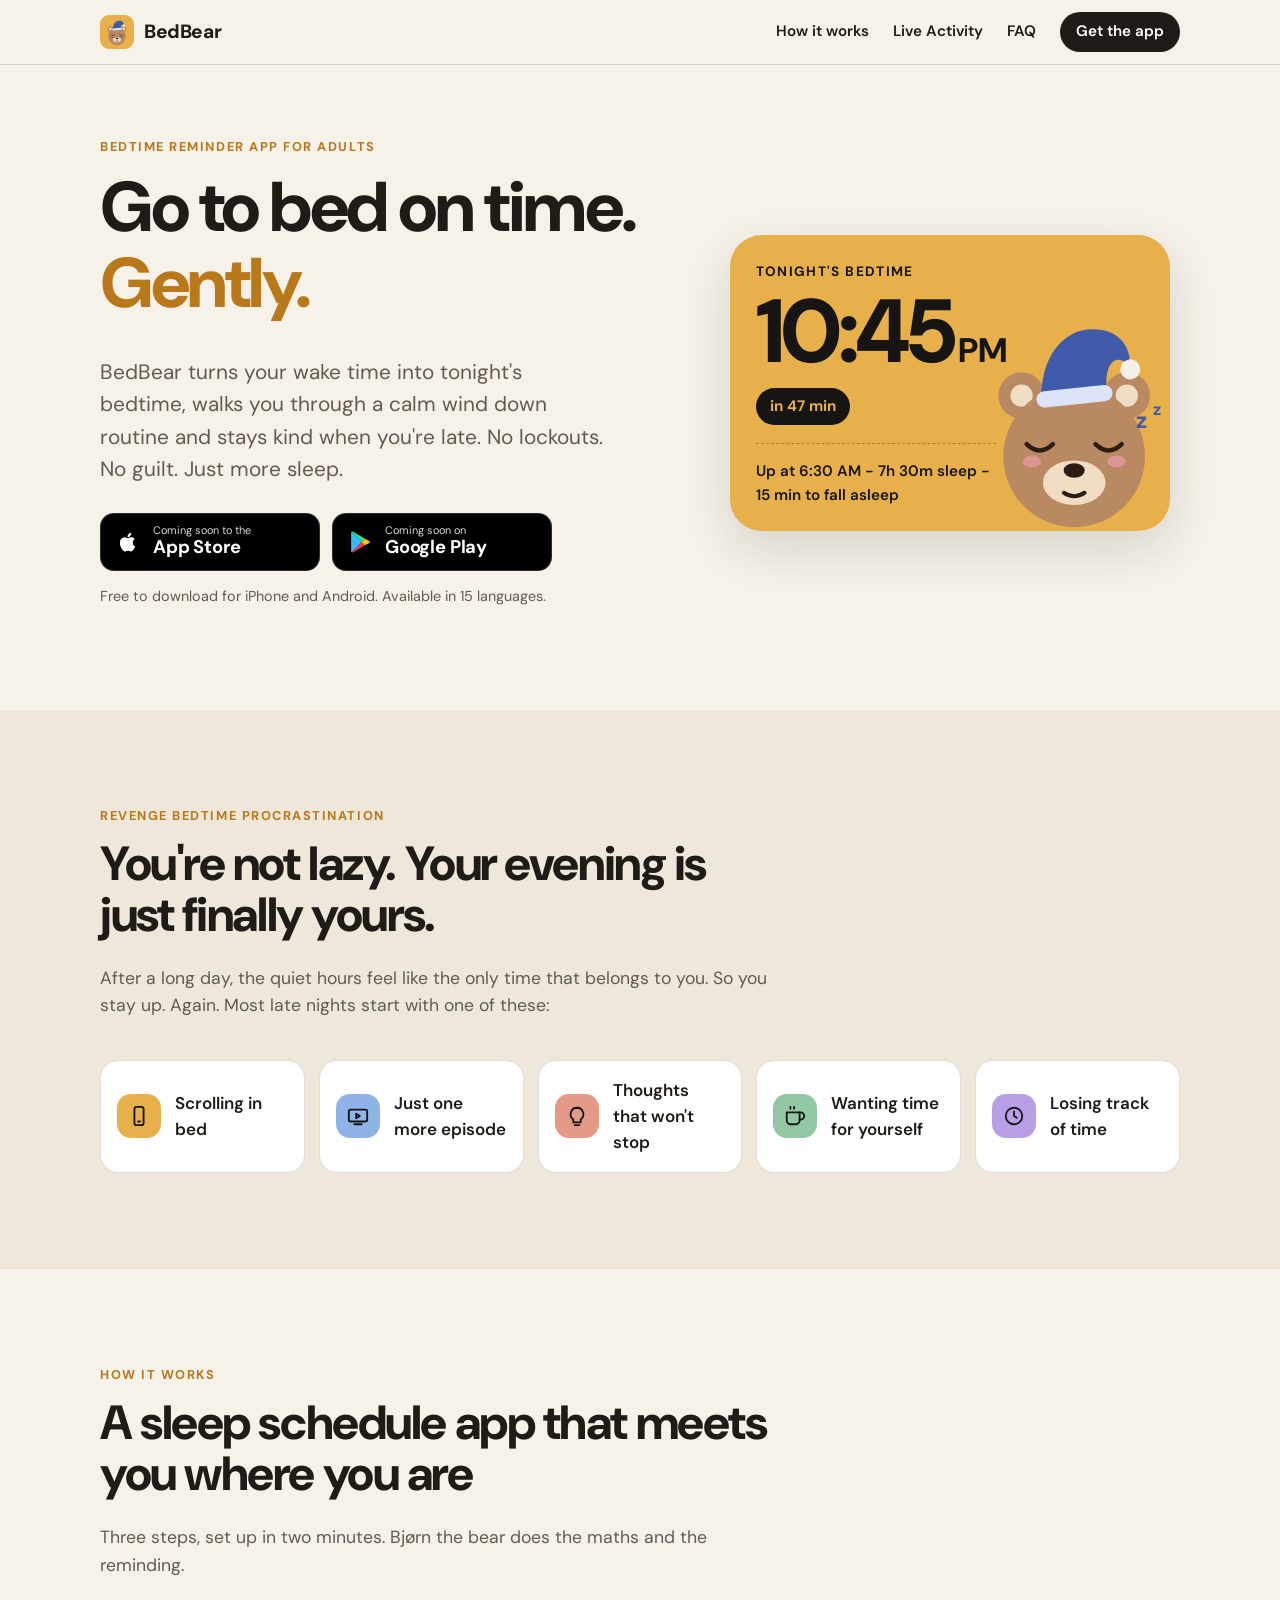
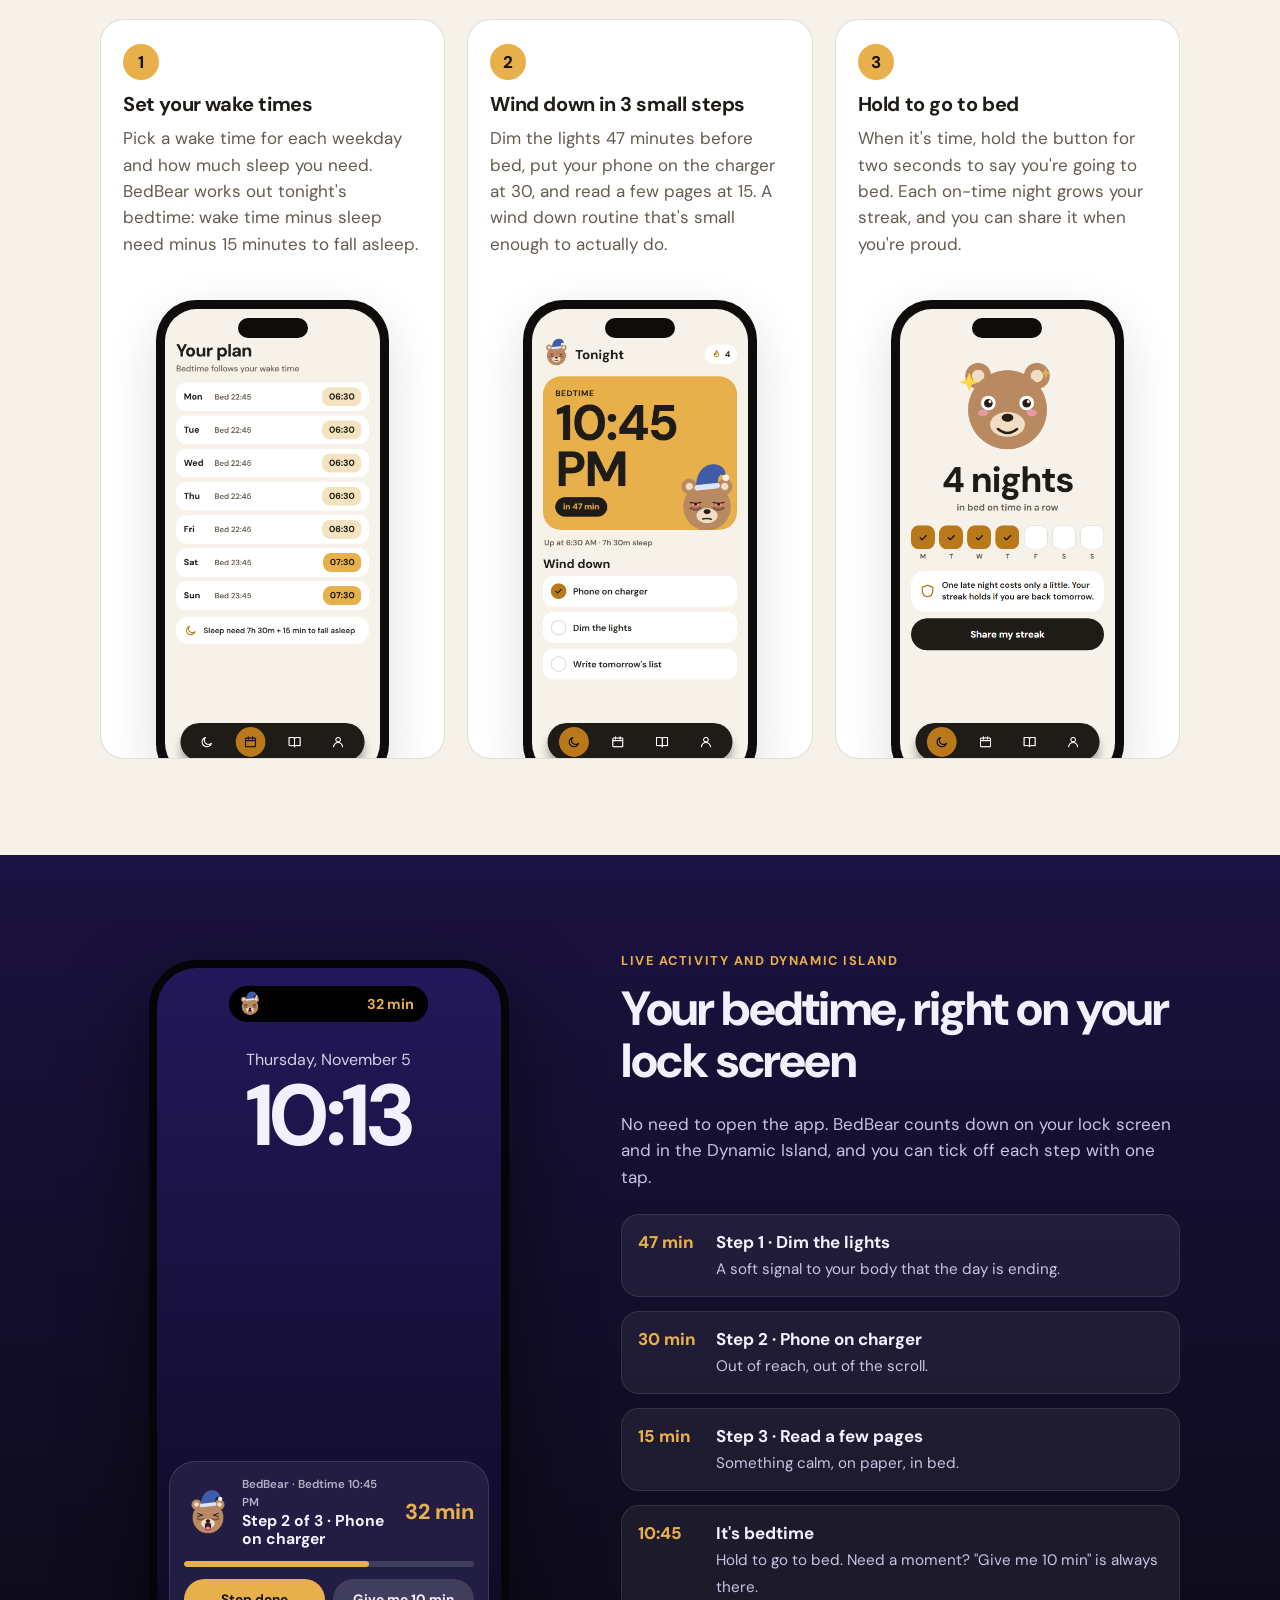
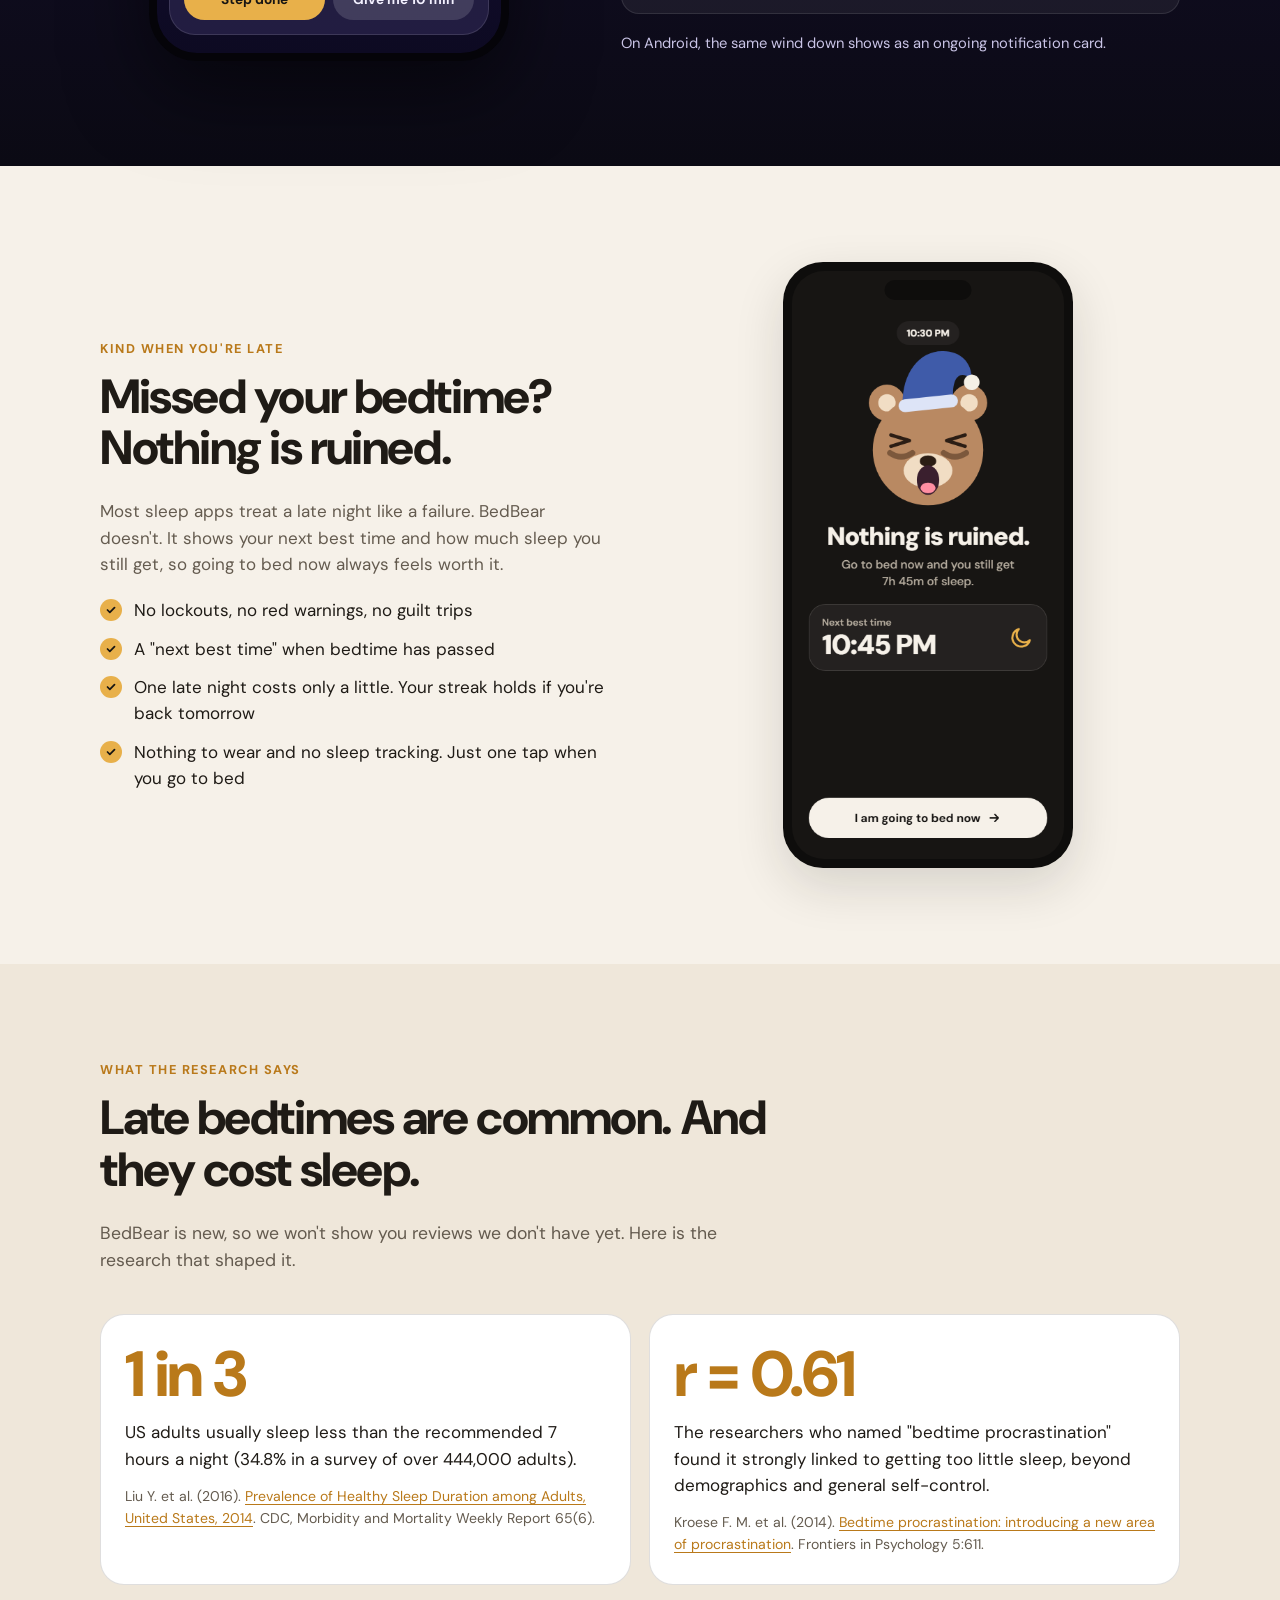
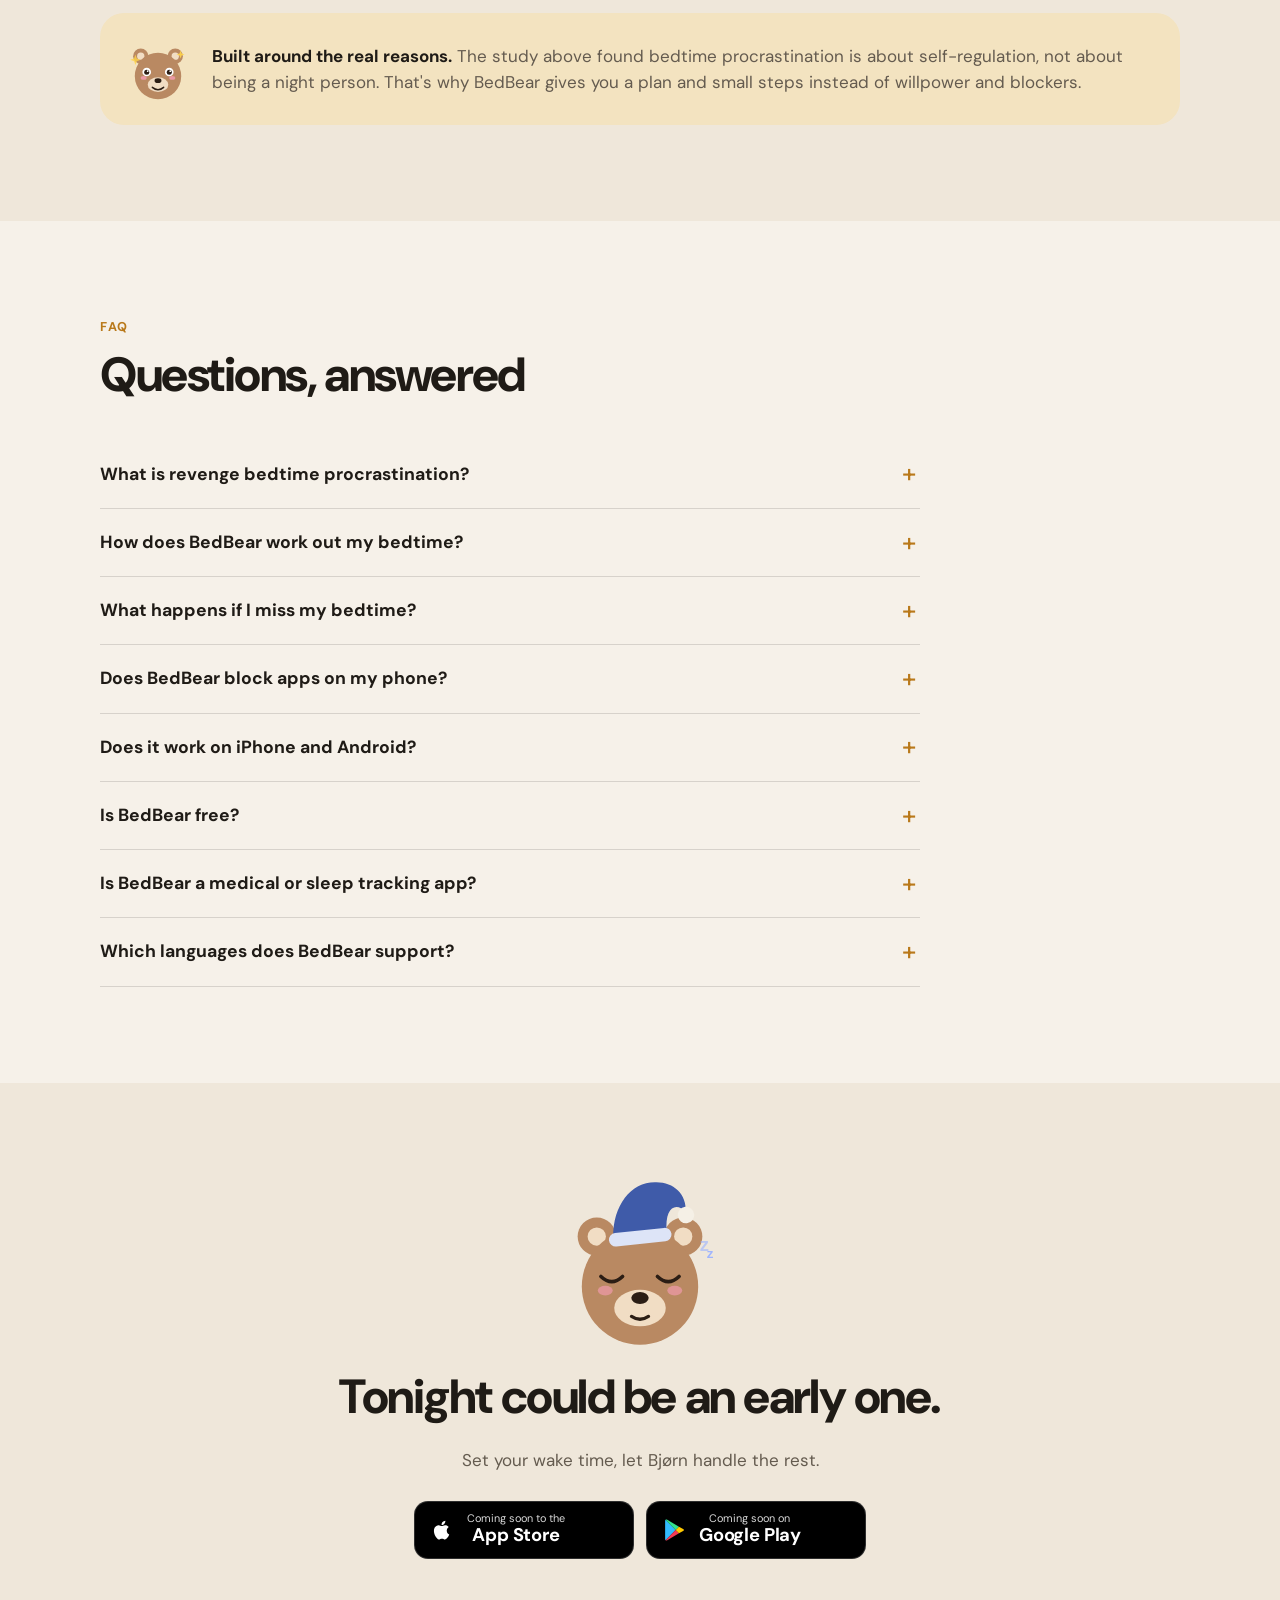
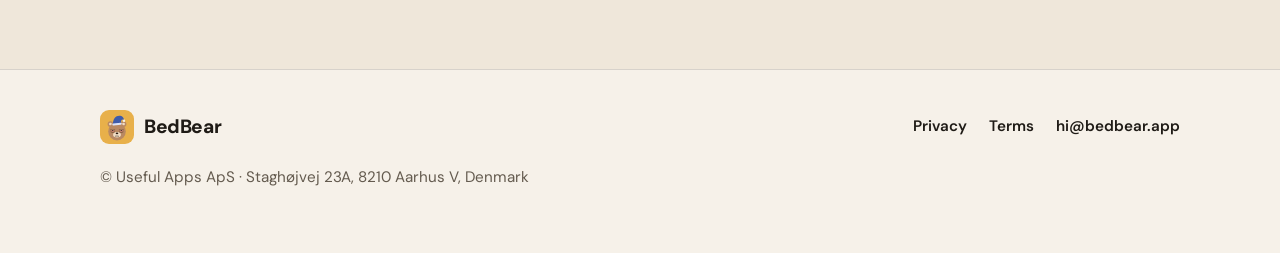
==== index.html @ 1c462569 "BedBear marketing site: landing page, privacy, terms, 404, SEO files Static site for GitHub Pages at" ====
<!doctype html>
<html lang="en" class="no-js">
<head>
<meta charset="utf-8">
<meta name="viewport" content="width=device-width, initial-scale=1">
<title>BedBear: Bedtime Reminder App to Go to Bed on Time</title>
<meta name="description" content="BedBear is a gentle bedtime reminder app for adults who stay up too late. Get a bedtime from your wake time, a 3-step wind down routine and a Live Activity on your lock screen. Stop revenge bedtime procrastination.">
<link rel="canonical" href="https://bedbear.app/">
<meta name="theme-color" content="#F6F1E9" media="(prefers-color-scheme: light)">
<meta name="theme-color" content="#171513" media="(prefers-color-scheme: dark)">
<meta name="color-scheme" content="light dark">
<link rel="icon" href="/favicon.svg" type="image/svg+xml">
<link rel="icon" href="/favicon-32.png" sizes="32x32" type="image/png">
<link rel="apple-touch-icon" href="/apple-touch-icon.png">

<meta property="og:type" content="website">
<meta property="og:site_name" content="BedBear">
<meta property="og:url" content="https://bedbear.app/">
<meta property="og:title" content="BedBear: go to bed on time, gently">
<meta property="og:description" content="A kind bedtime app for adults who stay up too late. Your bedtime from your wake time, a 3-step wind down and a Live Activity on your lock screen.">
<meta property="og:image" content="https://bedbear.app/og-image.png">
<meta property="og:image:width" content="1200">
<meta property="og:image:height" content="630">
<meta property="og:image:alt" content="BedBear: tonight's bedtime 10:45 PM with Bjørn the bear in a nightcap">
<meta name="twitter:card" content="summary_large_image">
<meta name="twitter:title" content="BedBear: go to bed on time, gently">
<meta name="twitter:description" content="A kind bedtime app for adults who stay up too late. Stop revenge bedtime procrastination.">
<meta name="twitter:image" content="https://bedbear.app/og-image.png">

<link rel="preconnect" href="https://fonts.googleapis.com">
<link rel="preconnect" href="https://fonts.gstatic.com" crossorigin>
<link href="https://fonts.googleapis.com/css2?family=DM+Sans:opsz,wght@9..40,400;9..40,500;9..40,600;9..40,700;9..40,800&display=swap" rel="stylesheet">
<link rel="stylesheet" href="/assets/site.css">

<script type="application/ld+json">
{
  "@context": "https://schema.org",
  "@type": "MobileApplication",
  "name": "Go To Bed: BedBear",
  "alternateName": "BedBear",
  "url": "https://bedbear.app/",
  "description": "A gentle bedtime reminder app for adults who go to bed too late. BedBear calculates tonight's bedtime from your wake time and sleep need, guides a 3-step wind down routine, shows a Live Activity on the lock screen and tracks on-time streaks.",
  "operatingSystem": "iOS, Android",
  "applicationCategory": "HealthApplication",
  "inLanguage": ["en","da","de","es","fr","it","nl","pt","sv","nb","fi","pl","cs","ro","tr"],
  "image": "https://bedbear.app/assets/img/app-icon-1024.png",
  "offers": {
    "@type": "Offer",
    "price": "0",
    "priceCurrency": "USD",
    "description": "Free to download. BedBear Pro is an optional subscription."
  },
  "publisher": {
    "@type": "Organization",
    "name": "Useful Apps ApS",
    "email": "hi@bedbear.app",
    "address": {
      "@type": "PostalAddress",
      "streetAddress": "Staghøjvej 23A",
      "postalCode": "8210",
      "addressLocality": "Aarhus V",
      "addressCountry": "DK"
    }
  }
}
</script>
<script type="application/ld+json">
{
  "@context": "https://schema.org",
  "@type": "FAQPage",
  "mainEntity": [
    {"@type": "Question", "name": "What is revenge bedtime procrastination?", "acceptedAnswer": {"@type": "Answer", "text": "It is staying up later than you meant to, with no outside reason, often to win back some time for yourself after a full day. Researchers call it bedtime procrastination. Scrolling, one more episode, racing thoughts and simply losing track of time are the usual reasons."}},
    {"@type": "Question", "name": "How does BedBear work out my bedtime?", "acceptedAnswer": {"@type": "Answer", "text": "You set your wake time for each weekday and how much sleep you need. BedBear subtracts your sleep need and 15 minutes to fall asleep. Up at 6:30 AM with 7h 30m of sleep need gives a bedtime of 10:45 PM."}},
    {"@type": "Question", "name": "What happens if I miss my bedtime?", "acceptedAnswer": {"@type": "Answer", "text": "Nothing is ruined. BedBear never locks you out or shames you. It shows your next best time and how much sleep you still get. One late night costs only a little, and your streak holds if you are back on time the next night."}},
    {"@type": "Question", "name": "Does BedBear block apps on my phone?", "acceptedAnswer": {"@type": "Answer", "text": "No. Hard limits and app blockers are easy to switch off, and they often feel like punishment. BedBear uses a short wind down routine and timely, gentle nudges instead."}},
    {"@type": "Question", "name": "Does it work on iPhone and Android?", "acceptedAnswer": {"@type": "Answer", "text": "Yes. On iPhone, BedBear shows a Live Activity on the lock screen and in the Dynamic Island on supported models. On Android, the same wind down appears as an ongoing notification card."}},
    {"@type": "Question", "name": "Is BedBear free?", "acceptedAnswer": {"@type": "Answer", "text": "BedBear is free to download. BedBear Pro is an optional monthly or yearly subscription, and the yearly plan starts with a 7-day free trial. Payment is handled by the App Store or Google Play, and you can cancel any time in your store settings."}},
    {"@type": "Question", "name": "Is BedBear a medical or sleep tracking app?", "acceptedAnswer": {"@type": "Answer", "text": "No. BedBear helps you build a habit of going to bed on time. It does not diagnose or treat sleep disorders and is not medical advice. If you have ongoing trouble sleeping, talk to a doctor."}},
    {"@type": "Question", "name": "Which languages does BedBear support?", "acceptedAnswer": {"@type": "Answer", "text": "BedBear is available in 15 languages, with English as the default."}}
  ]
}
</script>
</head>
<body>
<a class="skip" href="#main">Skip to content</a>

<header class="site-header">
  <div class="wrap">
    <a class="brand" href="/" aria-label="BedBear home">
      <img src="/assets/img/app-icon.svg" alt="" width="34" height="34">
      BedBear
    </a>
    <nav class="nav" aria-label="Main">
      <a class="nav-link" href="#how-it-works">How it works</a>
      <a class="nav-link" href="#live-activity">Live Activity</a>
      <a class="nav-link" href="#faq">FAQ</a>
      <a class="btn btn-sm nav-cta" href="#download">Get the app</a>
    </nav>
  </div>
</header>

<main id="main">

  <!-- Hero -->
  <section class="hero" aria-labelledby="hero-title">
    <div class="wrap">
      <div>
        <span class="eyebrow">Bedtime reminder app for adults</span>
        <h1 id="hero-title">Go to bed on time. <span class="hl">Gently.</span></h1>
        <p class="lede">BedBear turns your wake time into tonight's bedtime, walks you through a calm wind down routine and stays kind when you're late. No lockouts. No guilt. Just more sleep.</p>
        <div class="badges" id="download-hero">
          <a class="badge" href="#" aria-disabled="true" aria-label="Download on the App Store, coming soon">
            <svg viewBox="0 0 24 24" fill="currentColor" aria-hidden="true"><path d="M16.37 12.6c-.02-2.2 1.8-3.26 1.88-3.31-1.03-1.5-2.62-1.7-3.18-1.73-1.35-.14-2.64.8-3.33.8-.69 0-1.74-.78-2.86-.76-1.47.02-2.83.86-3.59 2.17-1.53 2.66-.39 6.6 1.1 8.75.73 1.05 1.6 2.24 2.73 2.2 1.1-.05 1.51-.71 2.84-.71 1.32 0 1.7.71 2.86.69 1.18-.02 1.93-1.07 2.65-2.13.84-1.22 1.18-2.4 1.2-2.46-.03-.01-2.3-.88-2.32-3.5zM14.2 6.13c.6-.73 1.01-1.75.9-2.76-.87.04-1.92.58-2.54 1.31-.56.64-1.05 1.68-.92 2.67.97.08 1.96-.49 2.56-1.22z"/></svg>
            <span><small>Coming soon to the</small><strong>App Store</strong></span>
          </a>
          <a class="badge" href="#" aria-disabled="true" aria-label="Get it on Google Play, coming soon">
            <svg viewBox="0 0 24 24" aria-hidden="true"><path d="M4.2 2.6c-.25.26-.4.67-.4 1.2v16.4c0 .53.15.94.4 1.2l9.3-9.4z" fill="#32BBFF"/><path d="M16.6 15.1l-3.1-3.1-9.3 9.4c.35.37.92.41 1.57.05z" fill="#F33A55"/><path d="M16.6 8.9L5.77 2.55c-.65-.37-1.22-.32-1.57.05l9.3 9.4z" fill="#33E28C"/><path d="M20.4 11.05l-3.8-2.15-3.1 3.1 3.1 3.1 3.8-2.15c1.08-.62 1.08-1.28 0-1.9z" fill="#FFC900"/></svg>
            <span><small>Coming soon on</small><strong>Google Play</strong></span>
          </a>
        </div>
        <p class="fineprint">Free to download for iPhone and Android. Available in 15 languages.</p>
      </div>

      <div class="hero-visual">
        <div class="bedtime-card" role="img" aria-label="Example: up at 6:30 AM with 7 hours 30 minutes of sleep need gives a bedtime of 10:45 PM">
          <div class="label">Tonight's bedtime</div>
          <div class="time">10:45<span>PM</span></div>
          <span class="pill">in 47 min</span>
          <p class="calc">Up at 6:30 AM − 7h 30m sleep − 15 min to fall asleep</p>
          <svg class="bear breathe" viewBox="0 0 100 100" aria-hidden="true" style="overflow:visible"><circle cx="24" cy="26" r="11.5" fill="#B98962"/><circle cx="76" cy="26" r="11.5" fill="#B98962"/><circle cx="24" cy="26" r="5.5" fill="#F1DDC4"/><circle cx="76" cy="26" r="5.5" fill="#F1DDC4"/><circle cx="50" cy="56" r="35" fill="#B98962"/><ellipse cx="50" cy="69" rx="15.5" ry="11" fill="#F1DDC4"/><ellipse cx="50" cy="63" rx="5.2" ry="3.6" fill="#2B1D14"/><path d="M26.5 50.0 Q33.0 56.2 39.5 50.0" stroke="#2B1D14" stroke-width="2.2" fill="none" stroke-linecap="round"/><path d="M60.5 50.0 Q67.0 56.2 73.5 50.0" stroke="#2B1D14" stroke-width="2.2" fill="none" stroke-linecap="round"/><ellipse cx="29.1" cy="58.5" rx="4.5" ry="2.9" fill="#FF9FC0" opacity=".55"/><ellipse cx="70.9" cy="58.5" rx="4.5" ry="2.9" fill="#FF9FC0" opacity=".55"/><path d="M44.9 74.0 Q50.0 77.4 55.1 74.0" stroke="#2B1D14" stroke-width="2" fill="none" stroke-linecap="round"/><text class="zz" x="80.6" y="42.2" font-size="11" font-weight="800" fill="#3F5BA9" font-family="DM Sans, sans-serif">z</text><text class="zz" style="animation-delay:1.1s" x="89.1" y="35.7" font-size="8" font-weight="800" fill="#3F5BA9" font-family="DM Sans, sans-serif">z</text><g transform="translate(50 25) rotate(-6) scale(0.9)"><path d="M-18 0 C-16 -22 -2 -36 14 -34 C26 -33 34 -24 32 -12 C26 -20 18 -16 18 0 Z" fill="#3F5BA9"/><rect x="-21" y="-3" width="42" height="9" rx="4.5" fill="#DDE4F7"/><circle cx="32" cy="-10" r="5.5" fill="#F5F0E6"/></g></svg>
        </div>
      </div>
    </div>
  </section>

  <!-- Problem -->
  <section class="alt" aria-labelledby="why-title">
    <div class="wrap">
      <div class="section-head reveal">
        <span class="eyebrow">Revenge bedtime procrastination</span>
        <h2 id="why-title">You're not lazy. Your evening is just finally yours.</h2>
        <p>After a long day, the quiet hours feel like the only time that belongs to you. So you stay up. Again. Most late nights start with one of these:</p>
      </div>
      <div class="reasons reveal">
        <div class="reason"><span class="ico" style="background:#E8B04A"><svg viewBox="0 0 24 24" fill="none" stroke="currentColor" stroke-width="2" stroke-linecap="round" stroke-linejoin="round" aria-hidden="true"><rect x="7" y="2" width="10" height="20" rx="2.5"/><path d="M11 18h2"/></svg></span>Scrolling in bed</div>
        <div class="reason"><span class="ico" style="background:#8FB3E8"><svg viewBox="0 0 24 24" fill="none" stroke="currentColor" stroke-width="2" stroke-linecap="round" stroke-linejoin="round" aria-hidden="true"><rect x="2" y="5" width="20" height="13" rx="2"/><path d="M8 21h8M10 9.5v5l4-2.5z"/></svg></span>Just one more episode</div>
        <div class="reason"><span class="ico" style="background:#E39A86"><svg viewBox="0 0 24 24" fill="none" stroke="currentColor" stroke-width="2" stroke-linecap="round" stroke-linejoin="round" aria-hidden="true"><path d="M12 3a7 7 0 0 0-4 12.7V19h8v-3.3A7 7 0 0 0 12 3z"/><path d="M9.5 22h5"/></svg></span>Thoughts that won't stop</div>
        <div class="reason"><span class="ico" style="background:#93C7A3"><svg viewBox="0 0 24 24" fill="none" stroke="currentColor" stroke-width="2" stroke-linecap="round" stroke-linejoin="round" aria-hidden="true"><path d="M17 8h1a4 4 0 0 1 0 8h-1"/><path d="M3 8h14v9a4 4 0 0 1-4 4H7a4 4 0 0 1-4-4z"/><path d="M7 2v2M11 2v2"/></svg></span>Wanting time for yourself</div>
        <div class="reason"><span class="ico" style="background:#B9A0E6"><svg viewBox="0 0 24 24" fill="none" stroke="currentColor" stroke-width="2" stroke-linecap="round" stroke-linejoin="round" aria-hidden="true"><circle cx="12" cy="12" r="9"/><path d="M12 7v5l3 2"/></svg></span>Losing track of time</div>
      </div>
    </div>
  </section>

  <!-- How it works -->
  <section id="how-it-works" aria-labelledby="how-title">
    <div class="wrap">
      <div class="section-head reveal">
        <span class="eyebrow">How it works</span>
        <h2 id="how-title">A sleep schedule app that meets you where you are</h2>
        <p>Three steps, set up in two minutes. Bjørn the bear does the maths and the reminding.</p>
      </div>
      <div class="steps">
        <article class="step reveal">
          <span class="num">1</span>
          <h3>Set your wake times</h3>
          <p>Pick a wake time for each weekday and how much sleep you need. BedBear works out tonight's bedtime: wake time minus sleep need minus 15 minutes to fall asleep.</p>
          <div class="phone"><img src="/assets/screens/plan.png" alt="BedBear plan screen: a wake time and bedtime for each weekday" width="390" height="844" loading="lazy"></div>
        </article>
        <article class="step reveal">
          <span class="num">2</span>
          <h3>Wind down in 3 small steps</h3>
          <p>Dim the lights 47 minutes before bed, put your phone on the charger at 30, and read a few pages at 15. A wind down routine that's small enough to actually do.</p>
          <div class="phone"><img src="/assets/screens/tonight.png" alt="BedBear Tonight screen: bedtime 10:45 PM and the wind down checklist" width="390" height="844" loading="lazy"></div>
        </article>
        <article class="step reveal">
          <span class="num">3</span>
          <h3>Hold to go to bed</h3>
          <p>When it's time, hold the button for two seconds to say you're going to bed. Each on-time night grows your streak, and you can share it when you're proud.</p>
          <div class="phone"><img src="/assets/screens/streak.png" alt="BedBear streak screen: 4 nights in bed on time in a row" width="390" height="844" loading="lazy"></div>
        </article>
      </div>
    </div>
  </section>

  <!-- Live Activity -->
  <section id="live-activity" class="la" aria-labelledby="la-title">
    <div class="wrap la-grid">
      <div class="lock reveal" role="img" aria-label="iPhone lock screen with the BedBear Live Activity: step 2 of 3, phone on charger, 32 minutes to bedtime">
        <div class="island"><img src="/assets/img/bjorn-yawn.svg" alt=""><span>32 min</span></div>
        <div class="date">Thursday, November 5</div>
        <div class="clock">10:13</div>
        <div class="la-card">
          <div class="row">
            <img src="/assets/img/bjorn-yawn.svg" alt="">
            <div>
              <div class="meta">BedBear · Bedtime 10:45 PM</div>
              <div class="title">Step 2 of 3 · Phone on charger</div>
            </div>
            <div class="mins">32 min</div>
          </div>
          <div class="bar"><i></i></div>
          <div class="btns"><span>Step done</span><span>Give me 10 min</span></div>
        </div>
      </div>
      <div class="reveal">
        <span class="eyebrow">Live Activity and Dynamic Island</span>
        <h2 id="la-title">Your bedtime, right on your lock screen</h2>
        <p class="muted" style="color:#C9C4E6">No need to open the app. BedBear counts down on your lock screen and in the Dynamic Island, and you can tick off each step with one tap.</p>
        <ul class="la-list">
          <li><span class="t">47 min</span><div><strong>Step 1 · Dim the lights</strong><span class="d">A soft signal to your body that the day is ending.</span></div></li>
          <li><span class="t">30 min</span><div><strong>Step 2 · Phone on charger</strong><span class="d">Out of reach, out of the scroll.</span></div></li>
          <li><span class="t">15 min</span><div><strong>Step 3 · Read a few pages</strong><span class="d">Something calm, on paper, in bed.</span></div></li>
          <li><span class="t">10:45</span><div><strong>It's bedtime</strong><span class="d">Hold to go to bed. Need a moment? "Give me 10 min" is always there.</span></div></li>
        </ul>
        <p class="note">On Android, the same wind down shows as an ongoing notification card.</p>
      </div>
    </div>
  </section>

  <!-- Gentle late -->
  <section aria-labelledby="late-title">
    <div class="wrap split rev">
      <div class="reveal">
        <div class="phone"><img src="/assets/screens/gentle-late.png" alt="BedBear gentle late night screen: Nothing is ruined. Next best time 10:45 PM" width="390" height="844" loading="lazy"></div>
      </div>
      <div class="reveal">
        <span class="eyebrow">Kind when you're late</span>
        <h2 id="late-title">Missed your bedtime? Nothing is ruined.</h2>
        <p class="muted">Most sleep apps treat a late night like a failure. BedBear doesn't. It shows your next best time and how much sleep you still get, so going to bed now always feels worth it.</p>
        <ul class="checks">
          <li>No lockouts, no red warnings, no guilt trips</li>
          <li>A "next best time" when bedtime has passed</li>
          <li>One late night costs only a little. Your streak holds if you're back tomorrow</li>
          <li>Nothing to wear and no sleep tracking. Just one tap when you go to bed</li>
        </ul>
      </div>
    </div>
  </section>

  <!-- Proof -->
  <section class="alt" aria-labelledby="proof-title">
    <div class="wrap">
      <div class="section-head reveal">
        <span class="eyebrow">What the research says</span>
        <h2 id="proof-title">Late bedtimes are common. And they cost sleep.</h2>
        <p>BedBear is new, so we won't show you reviews we don't have yet. Here is the research that shaped it.</p>
      </div>
      <div class="stats">
        <figure class="stat reveal" style="margin:0">
          <div class="big">1 in 3</div>
          <p>US adults usually sleep less than the recommended 7 hours a night (34.8% in a survey of over 444,000 adults).</p>
          <cite>Liu Y. et al. (2016). <a href="https://www.cdc.gov/mmwr/volumes/65/wr/mm6506a1.htm" rel="noopener">Prevalence of Healthy Sleep Duration among Adults, United States, 2014</a>. CDC, Morbidity and Mortality Weekly Report 65(6).</cite>
        </figure>
        <figure class="stat reveal" style="margin:0">
          <div class="big">r = 0.61</div>
          <p>The researchers who named "bedtime procrastination" found it strongly linked to getting too little sleep, beyond demographics and general self-control.</p>
          <cite>Kroese F. M. et al. (2014). <a href="https://www.frontiersin.org/articles/10.3389/fpsyg.2014.00611/full" rel="noopener">Bedtime procrastination: introducing a new area of procrastination</a>. Frontiers in Psychology 5:611.</cite>
        </figure>
      </div>
      <div class="honest reveal">
        <img src="/assets/img/bjorn-fresh.svg" alt="" width="72" height="72">
        <p><strong>Built around the real reasons.</strong> <span class="muted">The study above found bedtime procrastination is about self-regulation, not about being a night person. That's why BedBear gives you a plan and small steps instead of willpower and blockers.</span></p>
      </div>
    </div>
  </section>

  <!-- FAQ -->
  <section id="faq" aria-labelledby="faq-title">
    <div class="wrap">
      <div class="section-head reveal">
        <span class="eyebrow">FAQ</span>
        <h2 id="faq-title">Questions, answered</h2>
      </div>
      <div class="faq reveal">
        <details>
          <summary>What is revenge bedtime procrastination?</summary>
          <div class="a"><p>It's staying up later than you meant to, with no outside reason, often to win back some time for yourself after a full day. Researchers call it bedtime procrastination. Scrolling, one more episode, racing thoughts and simply losing track of time are the usual reasons.</p></div>
        </details>
        <details>
          <summary>How does BedBear work out my bedtime?</summary>
          <div class="a"><p>You set your wake time for each weekday and how much sleep you need. BedBear subtracts your sleep need and 15 minutes to fall asleep. Up at 6:30 AM with 7h 30m of sleep need gives a bedtime of 10:45 PM.</p></div>
        </details>
        <details>
          <summary>What happens if I miss my bedtime?</summary>
          <div class="a"><p>Nothing is ruined. BedBear never locks you out or shames you. It shows your next best time and how much sleep you still get. One late night costs only a little, and your streak holds if you're back on time the next night.</p></div>
        </details>
        <details>
          <summary>Does BedBear block apps on my phone?</summary>
          <div class="a"><p>No. Hard limits and app blockers are easy to switch off, and they often feel like punishment. BedBear uses a short wind down routine and timely, gentle nudges instead.</p></div>
        </details>
        <details>
          <summary>Does it work on iPhone and Android?</summary>
          <div class="a"><p>Yes. On iPhone, BedBear shows a Live Activity on the lock screen and in the Dynamic Island on supported models. On Android, the same wind down appears as an ongoing notification card.</p></div>
        </details>
        <details>
          <summary>Is BedBear free?</summary>
          <div class="a"><p>BedBear is free to download. BedBear Pro is an optional monthly or yearly subscription, and the yearly plan starts with a 7-day free trial. Payment is handled by the App Store or Google Play, and you can cancel any time in your store settings. See our <a href="/terms.html">terms</a>.</p></div>
        </details>
        <details>
          <summary>Is BedBear a medical or sleep tracking app?</summary>
          <div class="a"><p>No. BedBear helps you build a habit of going to bed on time. It does not diagnose or treat sleep disorders and is not medical advice. If you have ongoing trouble sleeping, talk to a doctor.</p></div>
        </details>
        <details>
          <summary>Which languages does BedBear support?</summary>
          <div class="a"><p>BedBear is available in 15 languages, with English as the default.</p></div>
        </details>
      </div>
    </div>
  </section>

  <!-- Final CTA -->
  <section id="download" class="final alt" aria-labelledby="cta-title">
    <div class="wrap reveal">
      <img class="bear-lg" src="/assets/img/bjorn-sleep.svg" alt="Bjørn the bear asleep in his nightcap" width="180" height="180">
      <h2 id="cta-title">Tonight could be an early one.</h2>
      <p class="muted">Set your wake time, let Bjørn handle the rest.</p>
      <div class="badges">
        <a class="badge" href="#" aria-disabled="true" aria-label="Download on the App Store, coming soon">
          <svg viewBox="0 0 24 24" fill="currentColor" aria-hidden="true"><path d="M16.37 12.6c-.02-2.2 1.8-3.26 1.88-3.31-1.03-1.5-2.62-1.7-3.18-1.73-1.35-.14-2.64.8-3.33.8-.69 0-1.74-.78-2.86-.76-1.47.02-2.83.86-3.59 2.17-1.53 2.66-.39 6.6 1.1 8.75.73 1.05 1.6 2.24 2.73 2.2 1.1-.05 1.51-.71 2.84-.71 1.32 0 1.7.71 2.86.69 1.18-.02 1.93-1.07 2.65-2.13.84-1.22 1.18-2.4 1.2-2.46-.03-.01-2.3-.88-2.32-3.5zM14.2 6.13c.6-.73 1.01-1.75.9-2.76-.87.04-1.92.58-2.54 1.31-.56.64-1.05 1.68-.92 2.67.97.08 1.96-.49 2.56-1.22z"/></svg>
          <span><small>Coming soon to the</small><strong>App Store</strong></span>
        </a>
        <a class="badge" href="#" aria-disabled="true" aria-label="Get it on Google Play, coming soon">
          <svg viewBox="0 0 24 24" aria-hidden="true"><path d="M4.2 2.6c-.25.26-.4.67-.4 1.2v16.4c0 .53.15.94.4 1.2l9.3-9.4z" fill="#32BBFF"/><path d="M16.6 15.1l-3.1-3.1-9.3 9.4c.35.37.92.41 1.57.05z" fill="#F33A55"/><path d="M16.6 8.9L5.77 2.55c-.65-.37-1.22-.32-1.57.05l9.3 9.4z" fill="#33E28C"/><path d="M20.4 11.05l-3.8-2.15-3.1 3.1 3.1 3.1 3.8-2.15c1.08-.62 1.08-1.28 0-1.9z" fill="#FFC900"/></svg>
          <span><small>Coming soon on</small><strong>Google Play</strong></span>
        </a>
      </div>
    </div>
  </section>
</main>

<footer class="site-footer">
  <div class="wrap">
    <a class="brand" href="/"><img src="/assets/img/app-icon.svg" alt="" width="34" height="34">BedBear</a>
    <nav aria-label="Footer">
      <a href="/privacy.html">Privacy</a>
      <a href="/terms.html">Terms</a>
      <a href="mailto:hi@bedbear.app">hi@bedbear.app</a>
    </nav>
    <p class="copy">© Useful Apps ApS · Staghøjvej 23A, 8210 Aarhus V, Denmark</p>
  </div>
</footer>

<script>
  document.documentElement.classList.remove('no-js');
  (function () {
    var els = document.querySelectorAll('.reveal');
    var reduce = window.matchMedia('(prefers-reduced-motion: reduce)').matches;
    if (reduce || !('IntersectionObserver' in window)) { els.forEach(function (e) { e.classList.add('in'); }); return; }
    var io = new IntersectionObserver(function (entries) {
      entries.forEach(function (en) { if (en.isIntersecting) { en.target.classList.add('in'); io.unobserve(en.target); } });
    }, { rootMargin: '0px 0px -8% 0px' });
    els.forEach(function (e) { io.observe(e); });
    document.querySelectorAll('.badge[aria-disabled="true"]').forEach(function (b) {
      b.addEventListener('click', function (ev) { ev.preventDefault(); });
    });
  })();
</script>
</body>
</html>
---- assets/site.css ----
/* BedBear site styles. Tokens from the app (handoff/tokens/tokens.json). */
:root {
  --bg: #F6F1E9;
  --bg-2: #EFE7DA;
  --card: #FFFFFF;
  --ink: #1F1B16;
  --muted: #645B4F;
  --accent: #B9791A;
  --amber: #E8B04A;
  --amber-ink: #1F1B16;
  --cta: #1F1B16;
  --cta-ink: #FFFFFF;
  --line: rgba(31, 27, 22, .14);
  --soft: #F3E3C0;
  --night: #1B1240;
  --night-2: #0B0A14;
  --shadow: 0 18px 50px rgba(31, 27, 22, .14);
  --radius-card: 24px;
  --radius-btn: 30px;
  --maxw: 1120px;
  color-scheme: light;
}
@media (prefers-color-scheme: dark) {
  :root {
    --bg: #171513;
    --bg-2: #1D1A18;
    --card: #242120;
    --ink: #F6F1E9;
    --muted: #B8AFA1;
    --accent: #E8B04A;
    --amber-ink: #171513;
    --cta: #F6F1E9;
    --cta-ink: #171513;
    --line: rgba(246, 241, 233, .14);
    --soft: #34302B;
    --shadow: 0 18px 50px rgba(0, 0, 0, .45);
    color-scheme: dark;
  }
}

*, *::before, *::after { box-sizing: border-box; }
html { -webkit-text-size-adjust: 100%; scroll-behavior: smooth; }
body {
  margin: 0;
  background: var(--bg);
  color: var(--ink);
  font-family: "DM Sans", system-ui, -apple-system, "Segoe UI", Roboto, sans-serif;
  font-size: 17px;
  line-height: 1.55;
  overflow-x: hidden;
}
img, svg { max-width: 100%; display: block; }
a { color: var(--accent); text-underline-offset: 3px; }
a:hover { text-decoration-thickness: 2px; }
:focus-visible { outline: 3px solid var(--amber); outline-offset: 3px; border-radius: 6px; }
h1, h2, h3 { line-height: 1.08; letter-spacing: -.02em; margin: 0 0 .5em; }
h1 { font-size: clamp(2.4rem, 7vw, 4.4rem); font-weight: 800; letter-spacing: -.035em; }
h2 { font-size: clamp(1.9rem, 4.6vw, 3rem); font-weight: 800; letter-spacing: -.03em; }
h3 { font-size: 1.25rem; font-weight: 700; }
p { margin: 0 0 1em; }
.wrap { width: 100%; max-width: var(--maxw); margin: 0 auto; padding: 0 20px; }
.muted { color: var(--muted); }
.eyebrow { font-size: .8rem; font-weight: 700; letter-spacing: .12em; text-transform: uppercase; color: var(--accent); margin-bottom: 12px; display: block; }
.skip { position: absolute; left: -9999px; }
.skip:focus { left: 16px; top: 16px; z-index: 50; background: var(--card); padding: 8px 14px; }

/* Header */
.site-header { position: sticky; top: 0; z-index: 20; background: color-mix(in srgb, var(--bg) 88%, transparent); backdrop-filter: blur(12px); -webkit-backdrop-filter: blur(12px); border-bottom: 1px solid var(--line); }
.site-header .wrap { display: flex; align-items: center; justify-content: space-between; height: 64px; gap: 16px; }
.brand { display: flex; align-items: center; gap: 10px; font-weight: 800; font-size: 1.2rem; color: var(--ink); text-decoration: none; letter-spacing: -.02em; }
.brand img { width: 34px; height: 34px; border-radius: 9px; }
.nav { display: flex; align-items: center; gap: 24px; }
.nav a { color: var(--ink); text-decoration: none; font-weight: 600; font-size: .95rem; }
.nav a:hover { color: var(--accent); }
.nav .nav-link { display: none; }
@media (min-width: 820px) { .nav .nav-link { display: inline; } }

/* Buttons */
.btn { display: inline-flex; align-items: center; gap: 10px; justify-content: center; min-height: 48px; padding: 0 22px; border-radius: var(--radius-btn); background: var(--cta); color: var(--cta-ink); font-weight: 700; text-decoration: none; font-size: 1rem; border: 0; transition: transform .2s ease; }
.btn:hover { transform: translateY(-1px); }
.btn svg { width: 18px; height: 18px; }
.btn-sm { min-height: 40px; padding: 0 16px; font-size: .9rem; }

/* Store badges */
.badges { display: flex; flex-wrap: wrap; gap: 12px; margin: 28px 0 14px; }
.badge { position: relative; display: inline-flex; align-items: center; gap: 12px; min-width: 186px; height: 58px; padding: 0 18px 0 14px; border-radius: 14px; background: #000; color: #fff; text-decoration: none; border: 1px solid rgba(255,255,255,.18); }
.badge svg { width: 26px; height: 26px; flex: none; }
.badge small { display: block; font-size: .68rem; line-height: 1.1; opacity: .85; }
.badge strong { display: block; font-size: 1.15rem; line-height: 1.15; font-weight: 700; letter-spacing: -.01em; }
.badge .soon { position: absolute; top: -9px; right: -6px; background: var(--amber); color: #171513; font-size: .66rem; font-weight: 800; letter-spacing: .04em; text-transform: uppercase; padding: 3px 8px; border-radius: 999px; }
.badge[aria-disabled="true"] { cursor: default; }
.fineprint { font-size: .9rem; color: var(--muted); }

/* Hero */
.hero { padding: 40px 0 56px; }
.hero .wrap { display: grid; gap: 40px; align-items: center; }
.hero h1 .hl { color: var(--accent); }
.hero .lede { font-size: clamp(1.08rem, 2.4vw, 1.3rem); color: var(--muted); max-width: 36ch; }
.hero-visual { position: relative; display: flex; justify-content: center; padding-top: 8px; }
.bedtime-card { position: relative; width: 100%; max-width: 440px; background: var(--amber); color: #171513; border-radius: 32px; padding: 26px 26px 24px; box-shadow: var(--shadow); overflow: visible; }
.bedtime-card .label { font-size: .85rem; font-weight: 700; letter-spacing: .1em; text-transform: uppercase; }
.bedtime-card .time { font-size: clamp(3.6rem, 15vw, 5.6rem); font-weight: 800; letter-spacing: -.05em; line-height: .95; margin: 6px 0 14px; }
.bedtime-card .time span { font-size: .38em; letter-spacing: 0; margin-left: 6px; }
.bedtime-card .pill { display: inline-block; background: #171513; color: var(--amber); font-weight: 700; font-size: .95rem; padding: 7px 14px; border-radius: 999px; }
.bedtime-card .calc { margin: 18px 0 0; padding-top: 16px; border-top: 1px dashed rgba(23,21,19,.3); font-size: .95rem; font-weight: 600; max-width: 62%; }
.bedtime-card .bear { position: absolute; right: -6px; bottom: -14px; width: 46%; max-width: 210px; }
@media (min-width: 900px) {
  .hero { padding: 72px 0 88px; }
  .hero .wrap { grid-template-columns: 1.1fr .9fr; gap: 56px; }
}

/* Sections */
section { padding: 64px 0; }
@media (min-width: 900px) { section { padding: 96px 0; } }
.section-head { max-width: 680px; margin-bottom: 40px; }
.section-head p { color: var(--muted); font-size: 1.1rem; }
.alt { background: var(--bg-2); }

/* Reasons */
.reasons { display: grid; grid-template-columns: repeat(auto-fit, minmax(200px, 1fr)); gap: 14px; }
.reason { display: flex; align-items: center; gap: 14px; background: var(--card); border: 1px solid var(--line); border-radius: 18px; padding: 16px; font-weight: 600; }
.reason .ico { width: 44px; height: 44px; border-radius: 14px; display: grid; place-items: center; flex: none; color: #171513; }
.reason .ico svg { width: 22px; height: 22px; }

/* Steps */
.steps { display: grid; gap: 22px; }
@media (min-width: 900px) { .steps { grid-template-columns: repeat(3, 1fr); } }
.step { background: var(--card); border: 1px solid var(--line); border-radius: var(--radius-card); padding: 24px 22px 0; display: flex; flex-direction: column; overflow: hidden; }
.step .num { width: 36px; height: 36px; border-radius: 50%; background: var(--amber); color: #171513; font-weight: 800; display: grid; place-items: center; margin-bottom: 14px; }
.step p { color: var(--muted); }
.step .phone { margin: auto auto 0; width: 78%; max-width: 250px; transform: translateY(26px); }

/* Phone frame */
.phone { position: relative; border-radius: 40px; padding: 9px; background: #0E0D0C; box-shadow: var(--shadow); }
.phone img { border-radius: 32px; width: 100%; height: auto; aspect-ratio: 390 / 844; }
.phone::before { content: ""; position: absolute; top: 18px; left: 50%; transform: translateX(-50%); width: 30%; height: 20px; border-radius: 20px; background: #0E0D0C; z-index: 1; }

/* Live Activity */
.la { background: linear-gradient(180deg, var(--night) 0%, var(--night-2) 100%); color: #F3F1FF; }
.la .eyebrow { color: var(--amber); }
.la .section-head p { color: #C9C4E6; }
.la-grid { display: grid; gap: 40px; align-items: center; }
@media (min-width: 900px) { .la-grid { grid-template-columns: .9fr 1.1fr; gap: 64px; } }
.lock { position: relative; margin: 0 auto; width: 100%; max-width: 360px; aspect-ratio: 390 / 760; border-radius: 48px; background: linear-gradient(180deg, #23185A 0%, #0D0A22 100%); border: 8px solid #050409; padding: 18px 12px; display: flex; flex-direction: column; align-items: center; box-shadow: 0 30px 80px rgba(0,0,0,.5); }
.island { display: flex; align-items: center; justify-content: space-between; width: 62%; height: 36px; background: #000; border-radius: 22px; padding: 0 14px 0 8px; }
.island img { width: 26px; height: 26px; }
.island span { color: var(--amber); font-weight: 700; font-size: .9rem; }
.lock .date { margin-top: 26px; font-size: 1rem; opacity: .85; }
.lock .clock { font-size: clamp(4rem, 20vw, 5.4rem); font-weight: 700; letter-spacing: -.04em; line-height: 1; }
.la-card { margin-top: auto; width: 100%; background: rgba(40, 34, 72, .82); border: 1px solid rgba(255,255,255,.12); border-radius: 26px; padding: 14px 14px 14px; text-align: left; }
.la-card .row { display: flex; gap: 10px; align-items: center; }
.la-card .row img { width: 48px; height: 48px; flex: none; }
.la-card .meta { font-size: .72rem; opacity: .7; font-weight: 600; }
.la-card .title { font-weight: 700; font-size: .98rem; line-height: 1.2; }
.la-card .mins { margin-left: auto; color: var(--amber); font-weight: 800; font-size: 1.35rem; white-space: nowrap; }
.la-card .bar { height: 6px; border-radius: 6px; background: rgba(255,255,255,.14); margin: 12px 0; overflow: hidden; }
.la-card .bar i { display: block; height: 100%; width: 64%; background: var(--amber); border-radius: 6px; }
.la-card .btns { display: flex; gap: 8px; }
.la-card .btns span { flex: 1; text-align: center; font-weight: 700; font-size: .85rem; padding: 10px 6px; border-radius: 999px; background: rgba(255,255,255,.14); }
.la-card .btns span:first-child { background: var(--amber); color: #171513; }
.la-list { list-style: none; padding: 0; margin: 24px 0 0; display: grid; gap: 14px; }
.la-list li { display: flex; gap: 14px; align-items: flex-start; background: rgba(255,255,255,.06); border: 1px solid rgba(255,255,255,.1); border-radius: 18px; padding: 14px 16px; }
.la-list .t { color: var(--amber); font-weight: 800; min-width: 64px; }
.la-list strong { display: block; }
.la-list span.d { color: #C9C4E6; font-size: .95rem; }
.la .note { color: #C9C4E6; font-size: .92rem; margin-top: 18px; }

/* Split feature */
.split { display: grid; gap: 40px; align-items: center; }
.split .phone { max-width: 290px; margin: 0 auto; }
@media (min-width: 900px) { .split { grid-template-columns: 1fr 1fr; gap: 72px; } .split.rev > :first-child { order: 2; } }
.checks { list-style: none; padding: 0; margin: 20px 0 0; display: grid; gap: 12px; }
.checks li { display: flex; gap: 12px; align-items: flex-start; }
.checks li::before { content: ""; flex: none; width: 22px; height: 22px; margin-top: 2px; border-radius: 50%; background: var(--amber) url("data:image/svg+xml,%3Csvg xmlns='http://www.w3.org/2000/svg' viewBox='0 0 24 24' fill='none' stroke='%23171513' stroke-width='3' stroke-linecap='round' stroke-linejoin='round'%3E%3Cpath d='M6 12l4 4 8-8'/%3E%3C/svg%3E") center/14px no-repeat; }

/* Proof */
.stats { display: grid; gap: 18px; }
@media (min-width: 820px) { .stats { grid-template-columns: repeat(2, 1fr); } }
.stat { background: var(--card); border: 1px solid var(--line); border-radius: var(--radius-card); padding: 28px 24px; }
.stat .big { font-size: clamp(2.8rem, 9vw, 4rem); font-weight: 800; letter-spacing: -.04em; line-height: 1; color: var(--accent); margin-bottom: 12px; }
.stat p { margin-bottom: 14px; }
.stat cite { font-style: normal; font-size: .88rem; color: var(--muted); display: block; }
.honest { margin-top: 28px; display: flex; gap: 18px; align-items: center; background: var(--soft); border-radius: var(--radius-card); padding: 20px 22px; }
.honest img { width: 72px; height: 72px; flex: none; }
.honest p { margin: 0; }

/* FAQ */
.faq { max-width: 820px; }
.faq details { border-bottom: 1px solid var(--line); }
.faq summary { list-style: none; cursor: pointer; padding: 20px 40px 20px 0; position: relative; font-weight: 700; font-size: 1.1rem; }
.faq summary::-webkit-details-marker { display: none; }
.faq summary::after { content: "+"; position: absolute; right: 4px; top: 50%; transform: translateY(-50%); font-size: 1.6rem; font-weight: 500; color: var(--accent); transition: transform .2s ease; }
.faq details[open] summary::after { transform: translateY(-50%) rotate(45deg); }
.faq .a { padding: 0 0 20px; color: var(--muted); }
.faq .a p:last-child { margin: 0; }

/* Final CTA */
.final { text-align: center; }
.final .bear-lg { width: 180px; margin: 0 auto 12px; }
.final .badges { justify-content: center; }

/* Footer */
.site-footer { border-top: 1px solid var(--line); padding: 40px 0 48px; font-size: .95rem; }
.site-footer .wrap { display: grid; gap: 22px; }
@media (min-width: 820px) { .site-footer .wrap { grid-template-columns: 1fr auto; align-items: center; } }
.site-footer nav { display: flex; flex-wrap: wrap; gap: 10px 22px; }
.site-footer nav a { color: var(--ink); text-decoration: none; font-weight: 600; }
.site-footer nav a:hover { color: var(--accent); }
.site-footer .copy { color: var(--muted); grid-column: 1 / -1; }

/* Legal pages */
.legal { padding: 48px 0 72px; }
.legal .wrap { max-width: 780px; }
.legal h1 { font-size: clamp(2.2rem, 6vw, 3.2rem); }
.legal h2 { font-size: 1.45rem; margin-top: 2em; letter-spacing: -.015em; }
.legal h3 { font-size: 1.1rem; margin-top: 1.4em; }
.legal ul { padding-left: 1.2em; }
.legal li { margin-bottom: .4em; }
.legal .meta { color: var(--muted); }
.table-wrap { overflow-x: auto; margin: 1em 0 1.4em; border: 1px solid var(--line); border-radius: 16px; }
.legal table { border-collapse: collapse; width: 100%; font-size: .93rem; min-width: 560px; }
.legal th, .legal td { text-align: left; vertical-align: top; padding: 12px 14px; border-bottom: 1px solid var(--line); }
.legal th { background: var(--bg-2); font-weight: 700; }
.legal tr:last-child td { border-bottom: 0; }
.toc { background: var(--card); border: 1px solid var(--line); border-radius: 18px; padding: 18px 22px; margin: 24px 0; }
.toc ol { margin: 8px 0 0; padding-left: 1.2em; columns: 2 220px; }

/* Motion: calm, one-time reveals; mascot breathes slowly. */
.reveal { opacity: 0; transform: translateY(14px); transition: opacity .6s ease, transform .6s ease; }
.reveal.in { opacity: 1; transform: none; }
.no-js .reveal { opacity: 1; transform: none; }
@keyframes breathe { 0%, 100% { transform: scale(1); } 50% { transform: scale(1.035); } }
@keyframes blink { 0%, 90%, 100% { transform: scaleY(1); } 94% { transform: scaleY(.12); } }
@keyframes zz { 0% { opacity: 0; transform: translate(0, 6px); } 30% { opacity: 1; } 100% { opacity: 0; transform: translate(8px, -14px); } }
.breathe { transform-origin: 50% 90%; animation: breathe 4.2s ease-in-out infinite; }
.zz { animation: zz 3.2s ease-in-out infinite; }
@media (prefers-reduced-motion: reduce) {
  html { scroll-behavior: auto; }
  .reveal { opacity: 1; transform: none; transition: none; }
  .breathe, .zz { animation: none; }
  .btn:hover { transform: none; }
}

/* Fixes after visual review */
.nav a.nav-cta, .nav a.nav-cta:hover { color: var(--cta-ink); }
.badges .badge { flex: 1 1 160px; max-width: 220px; min-width: 0; }
@media (max-width: 420px) {
  .badge { padding: 0 12px; gap: 10px; height: 56px; }
  .badge strong { font-size: 1.02rem; }
  .badge small { font-size: .64rem; }
}
@media (max-width: 899px) {
  .step .phone { width: 64%; }
  .lock { aspect-ratio: auto; min-height: 520px; }
  .lock .la-card { margin-top: 140px; }
}
@media (max-width: 560px) {
  .honest { flex-direction: column; align-items: flex-start; }
}
@media (max-width: 899px) { .split .phone { max-width: 250px; } }
.legal table { min-width: 0; }
@media (max-width: 560px) { .legal th, .legal td { padding: 10px 9px; font-size: .86rem; hyphens: auto; -webkit-hyphens: auto; } }
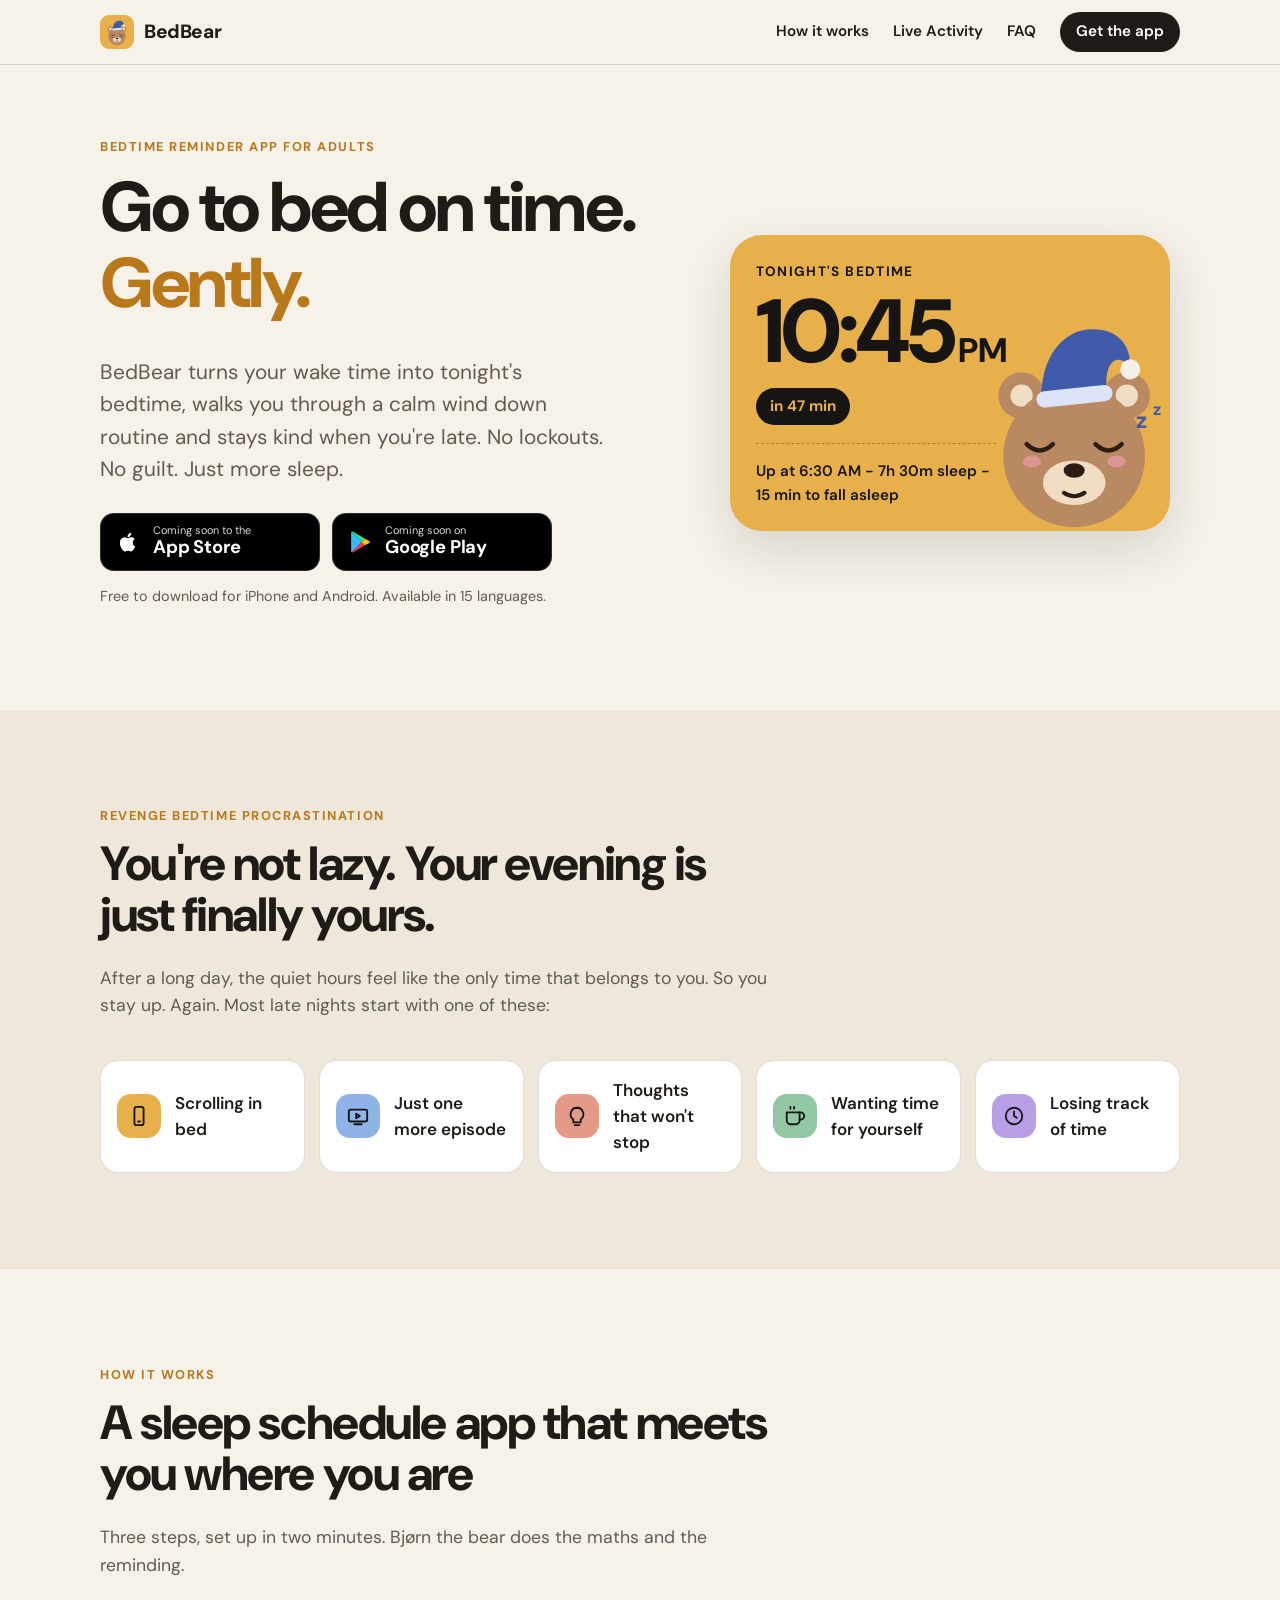
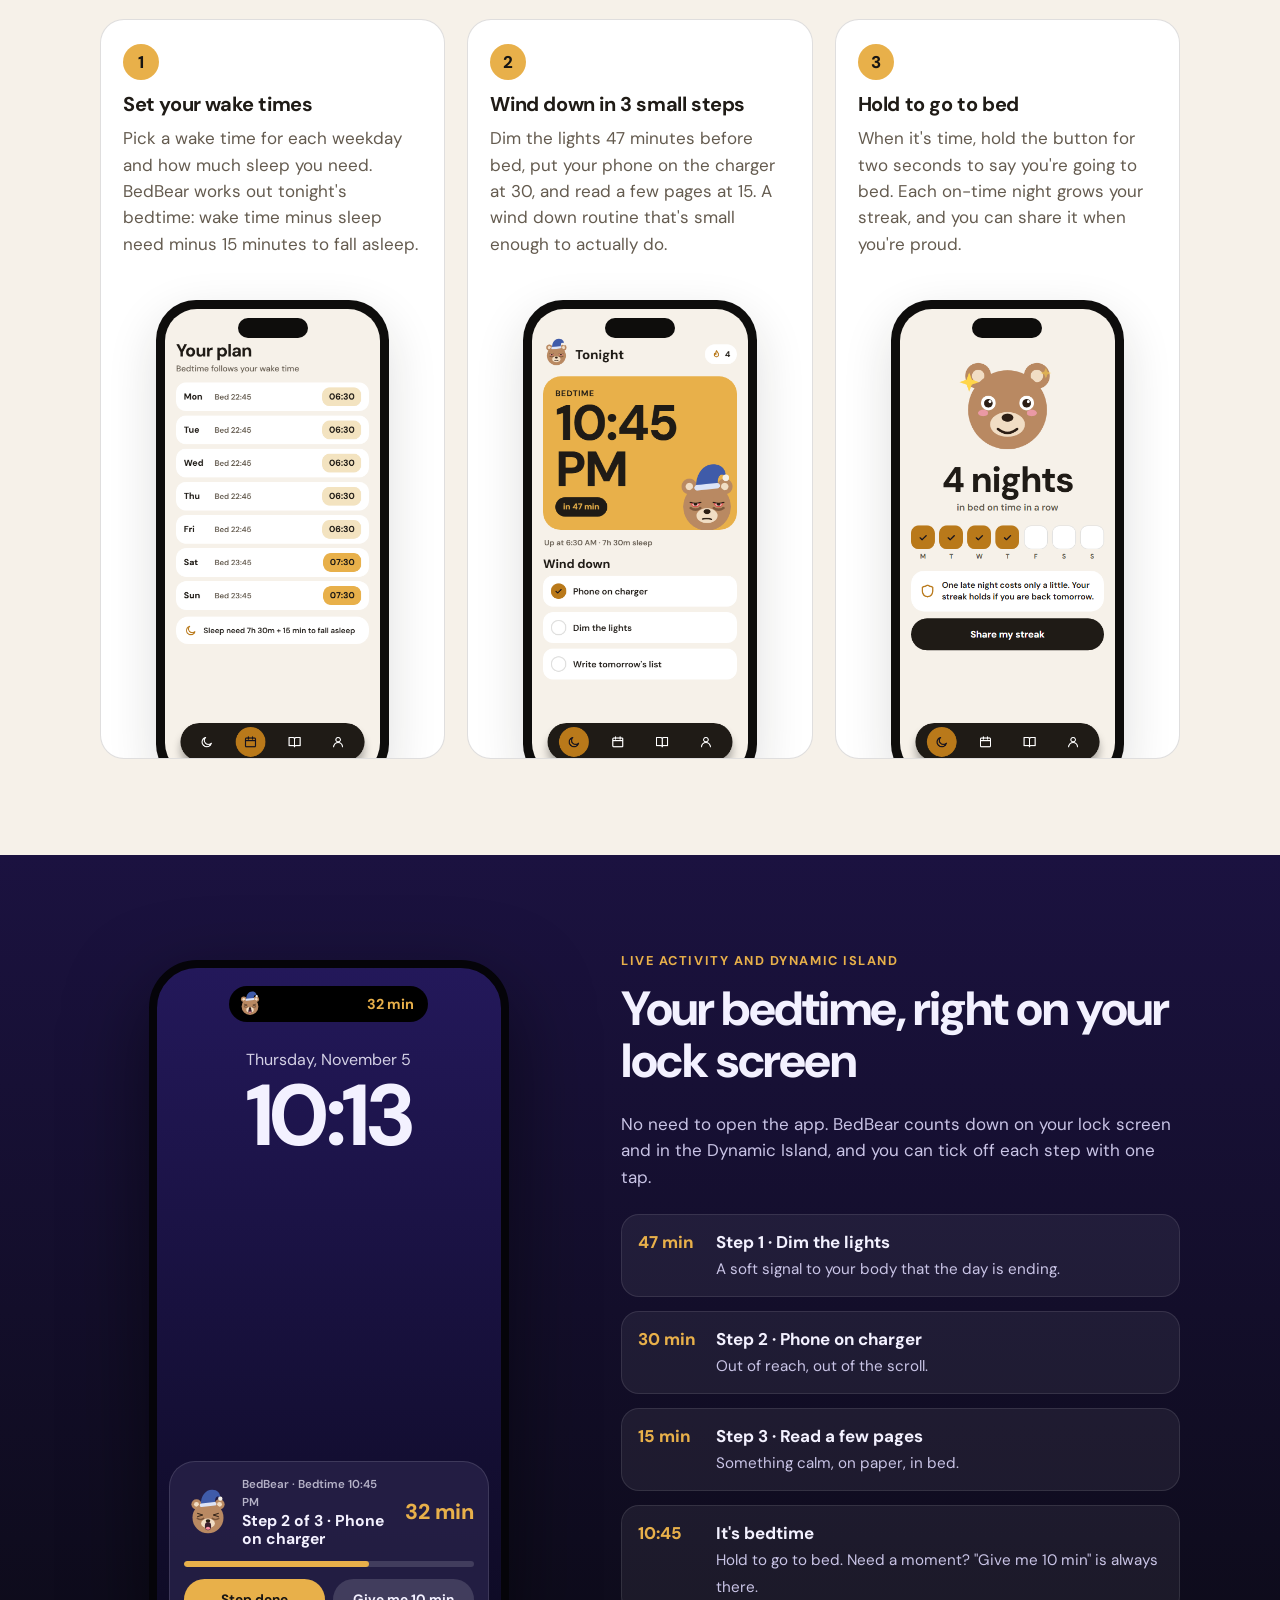
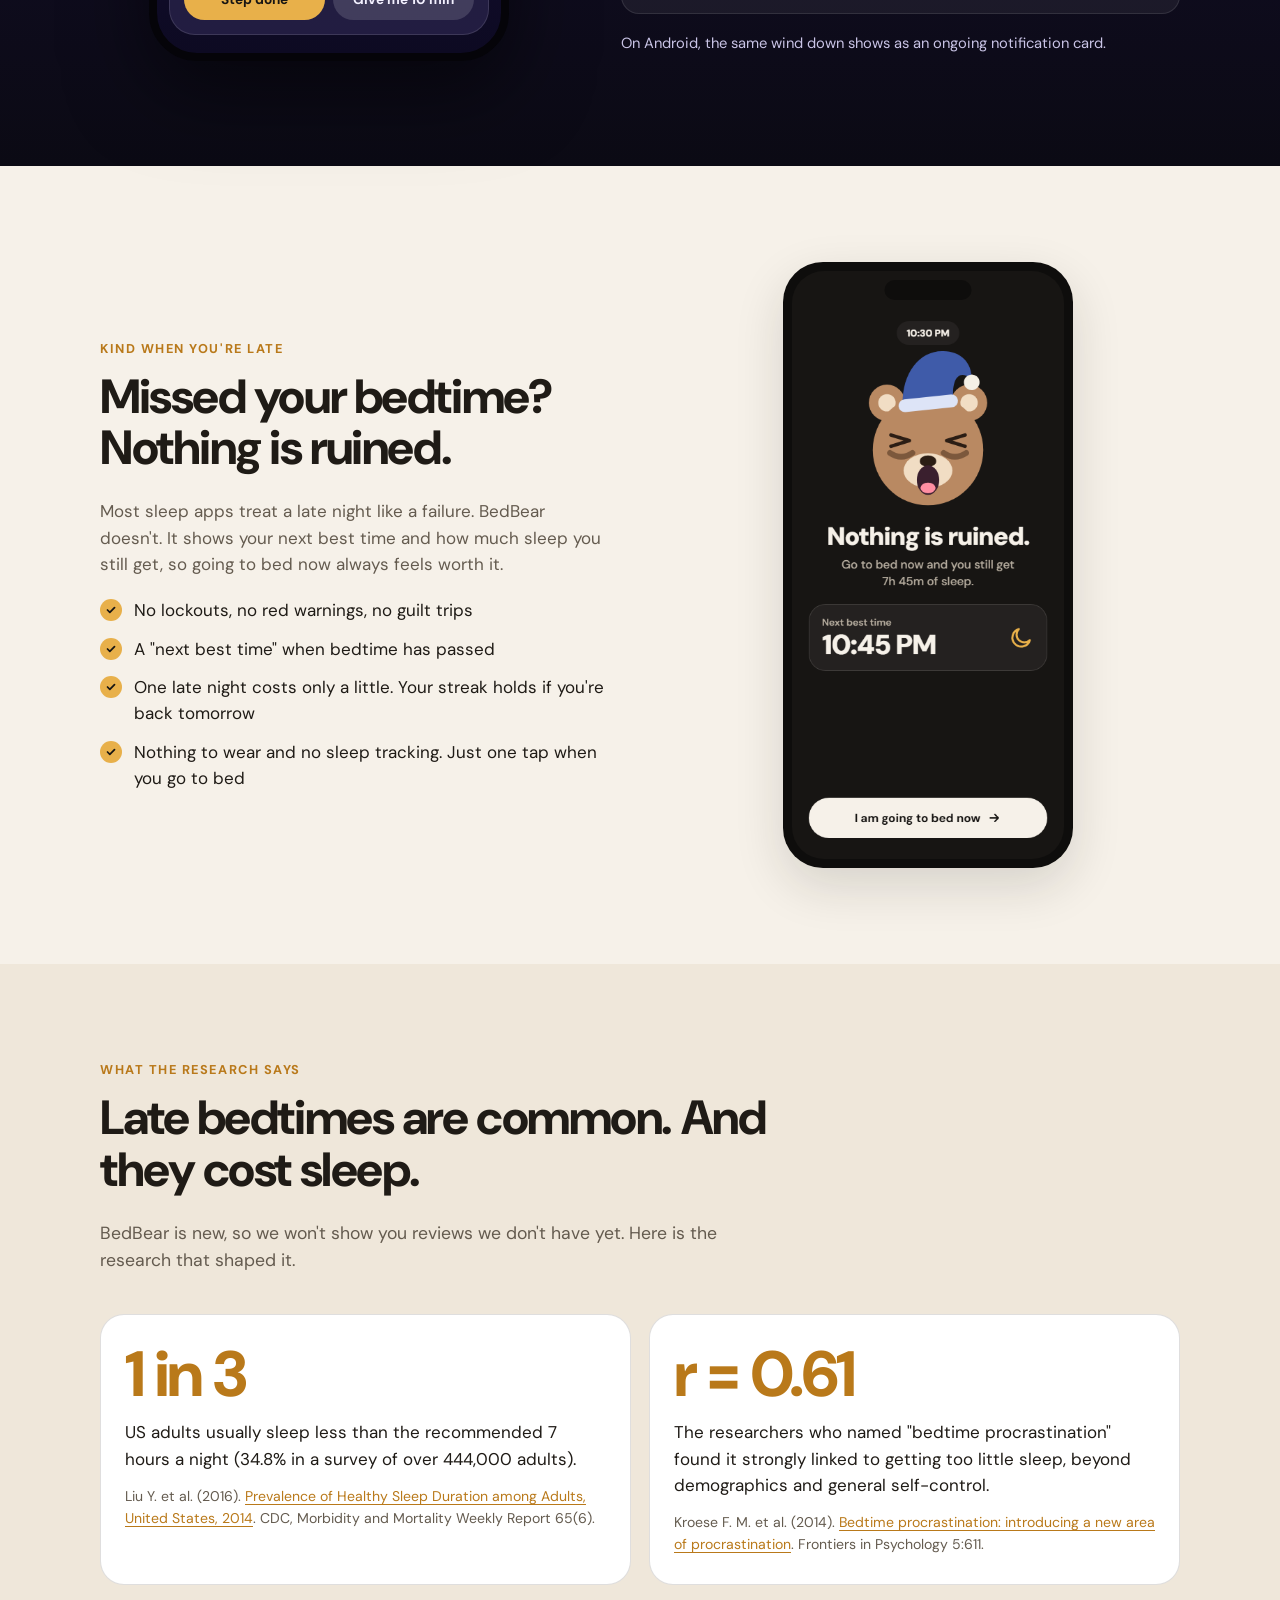
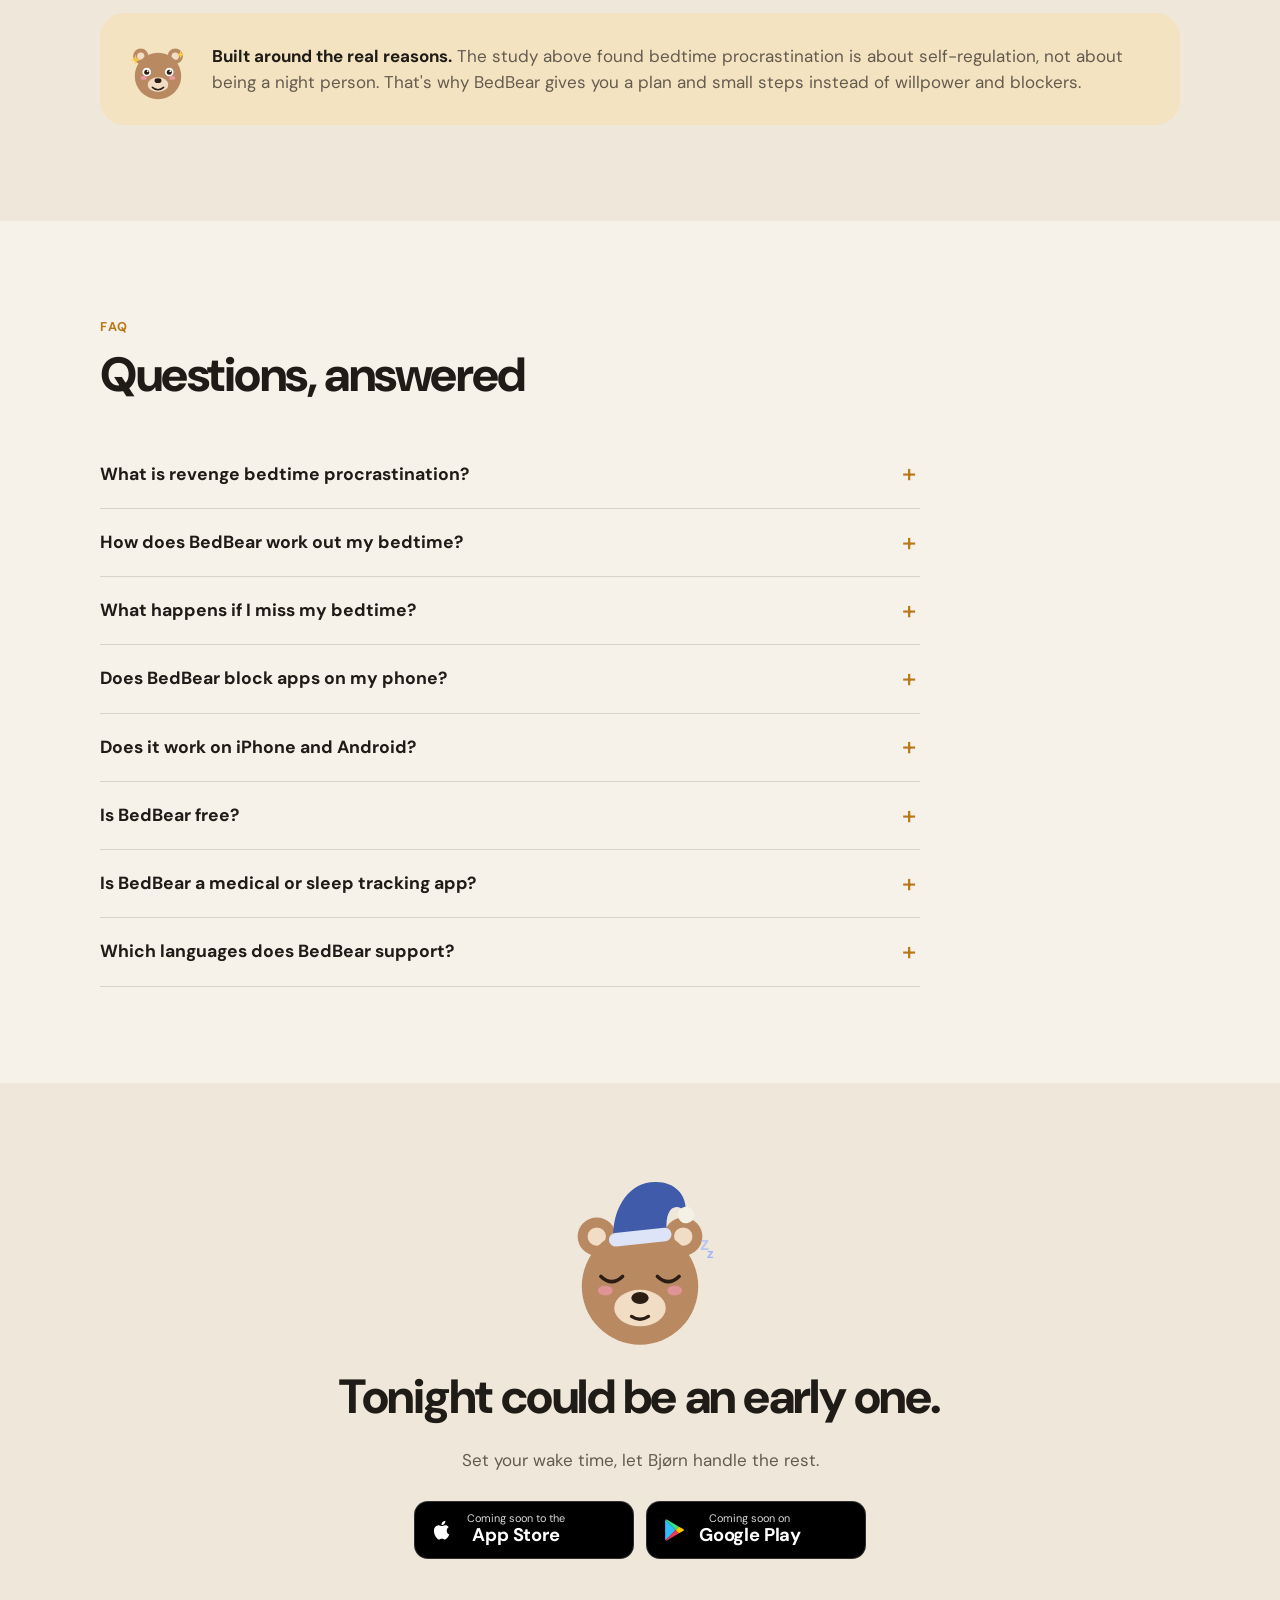
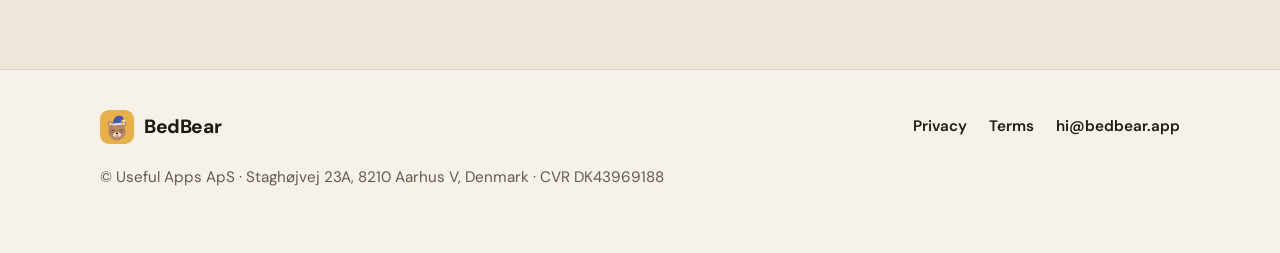
==== commit fad5ab01: "Add CVR DK43969188 to legal pages, footers and structured data Co-Authored-By: Claude Opus 5.5 <nore" ====
--- a/index.html
+++ b/index.html
@@ -336,7 +336,7 @@
       <a href="/terms.html">Terms</a>
       <a href="mailto:hi@bedbear.app">hi@bedbear.app</a>
     </nav>
-    <p class="copy">© Useful Apps ApS · Staghøjvej 23A, 8210 Aarhus V, Denmark</p>
+    <p class="copy">© Useful Apps ApS · Staghøjvej 23A, 8210 Aarhus V, Denmark · CVR DK43969188</p>
   </div>
 </footer>
 
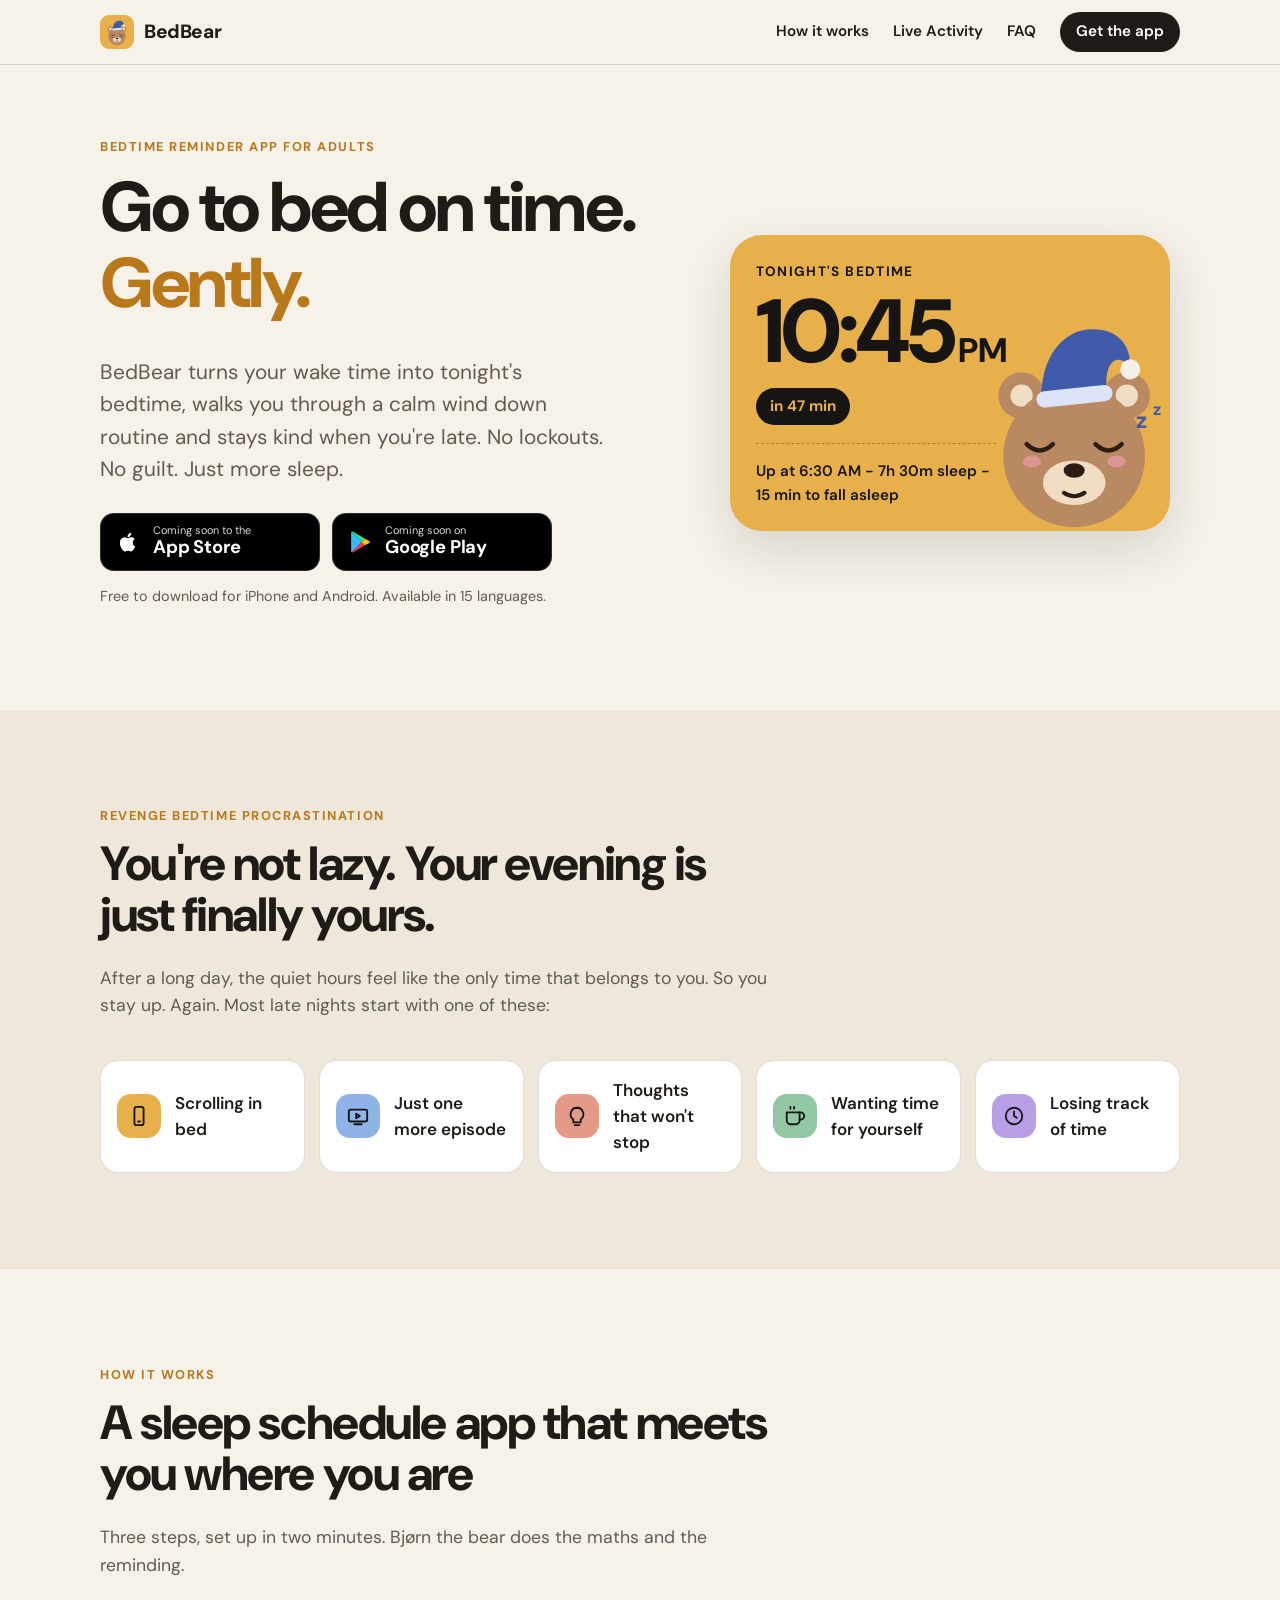
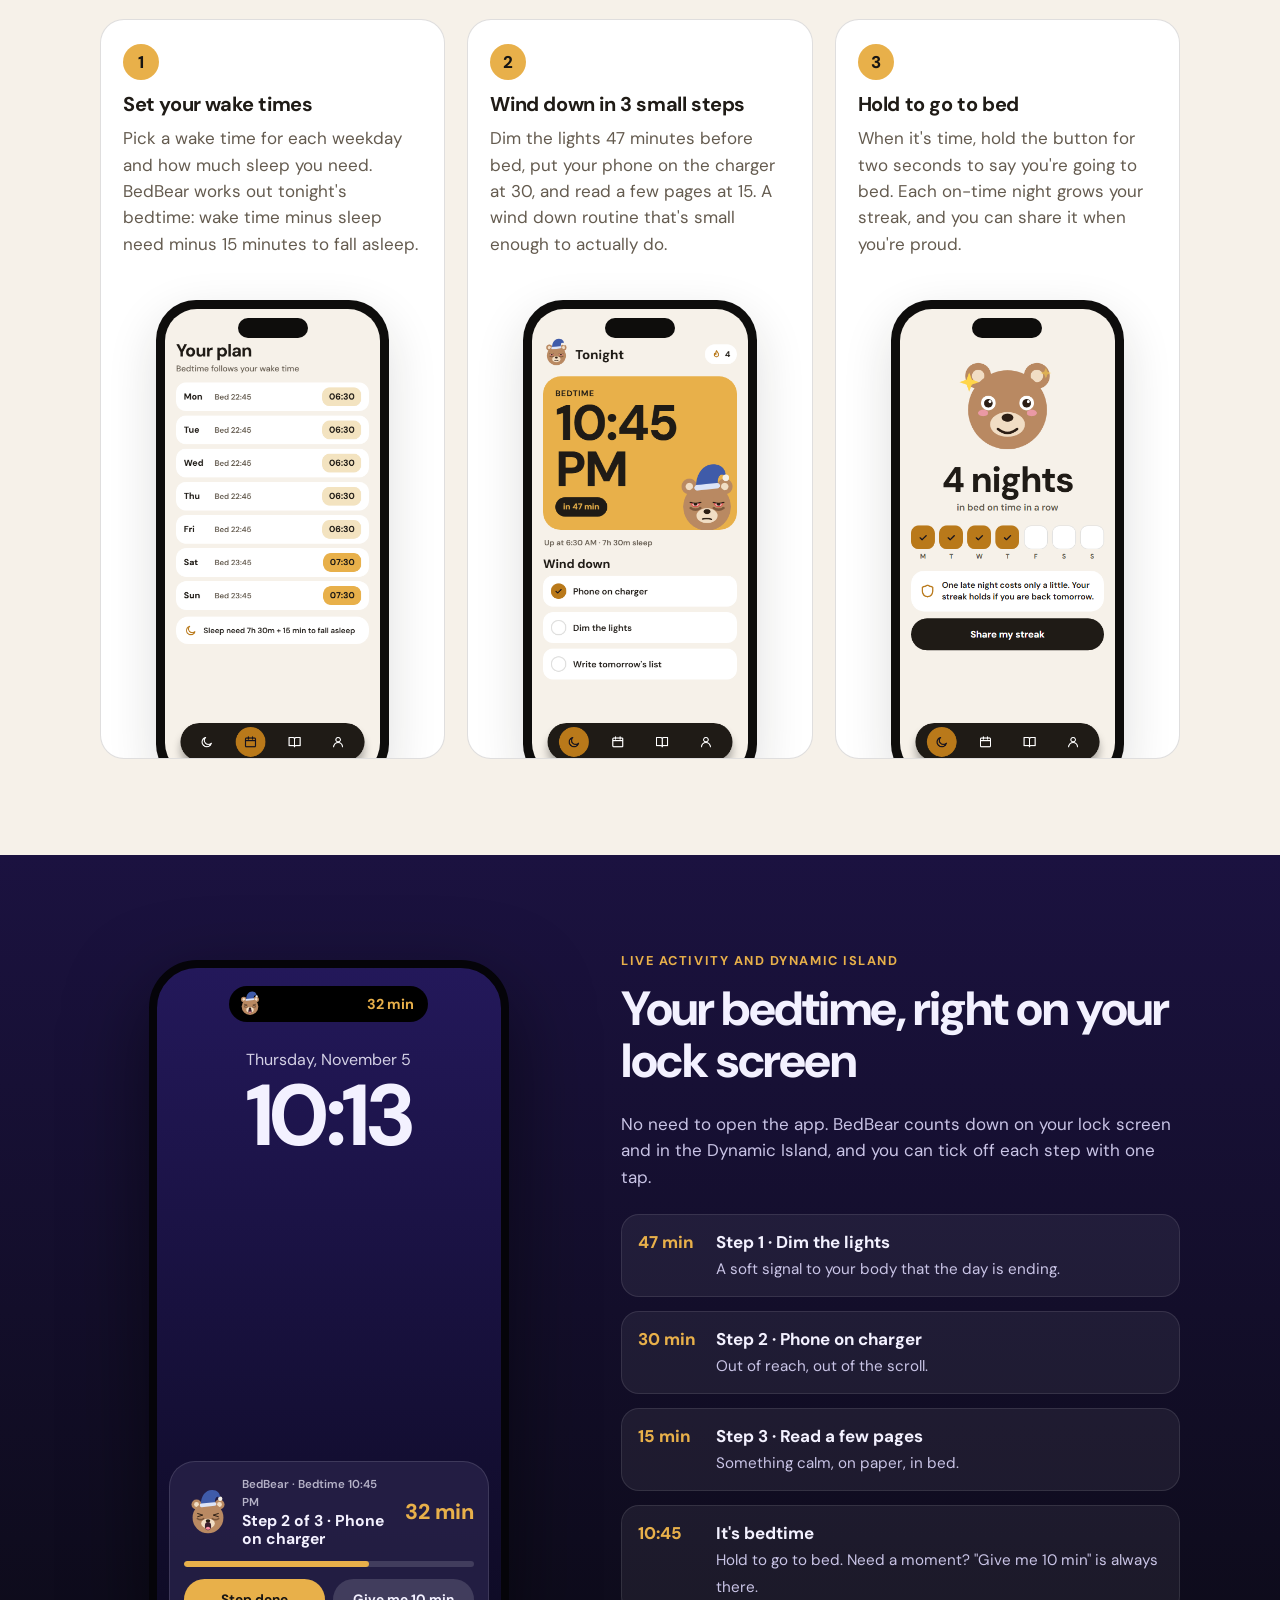
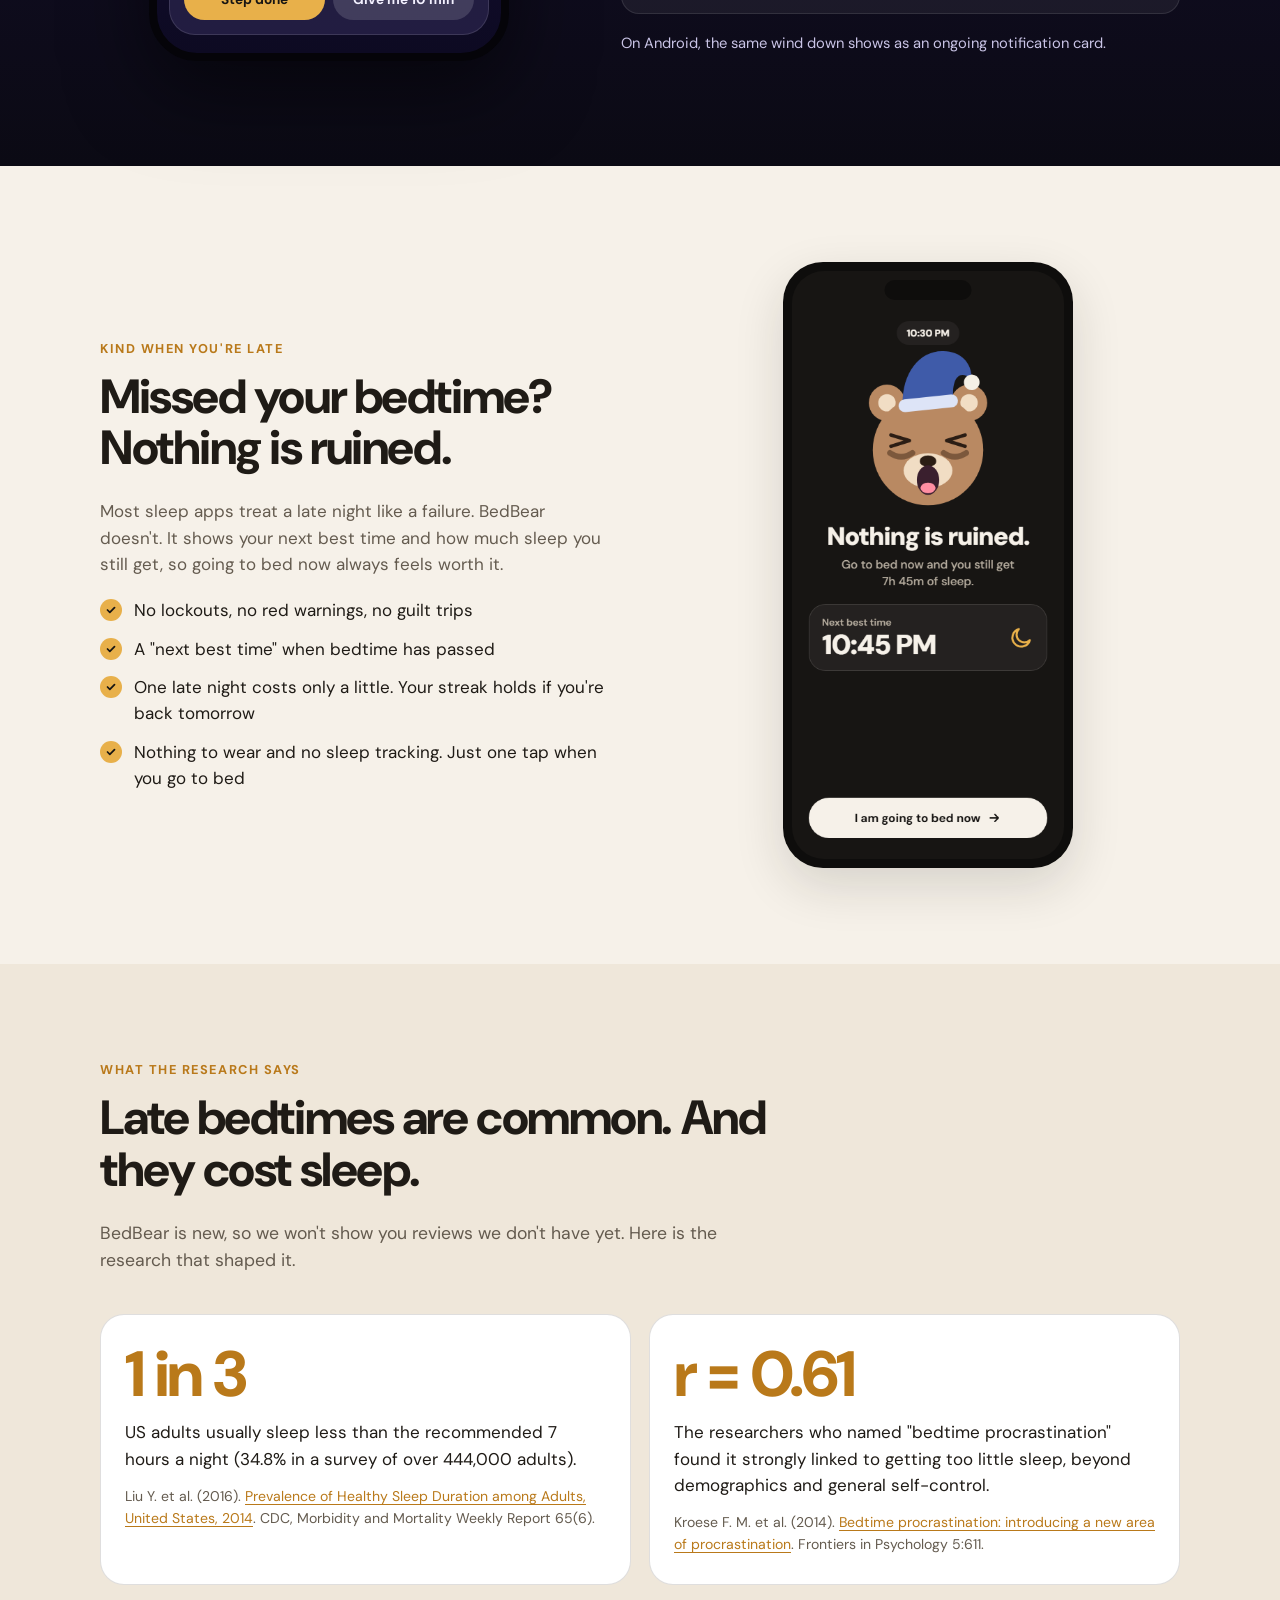
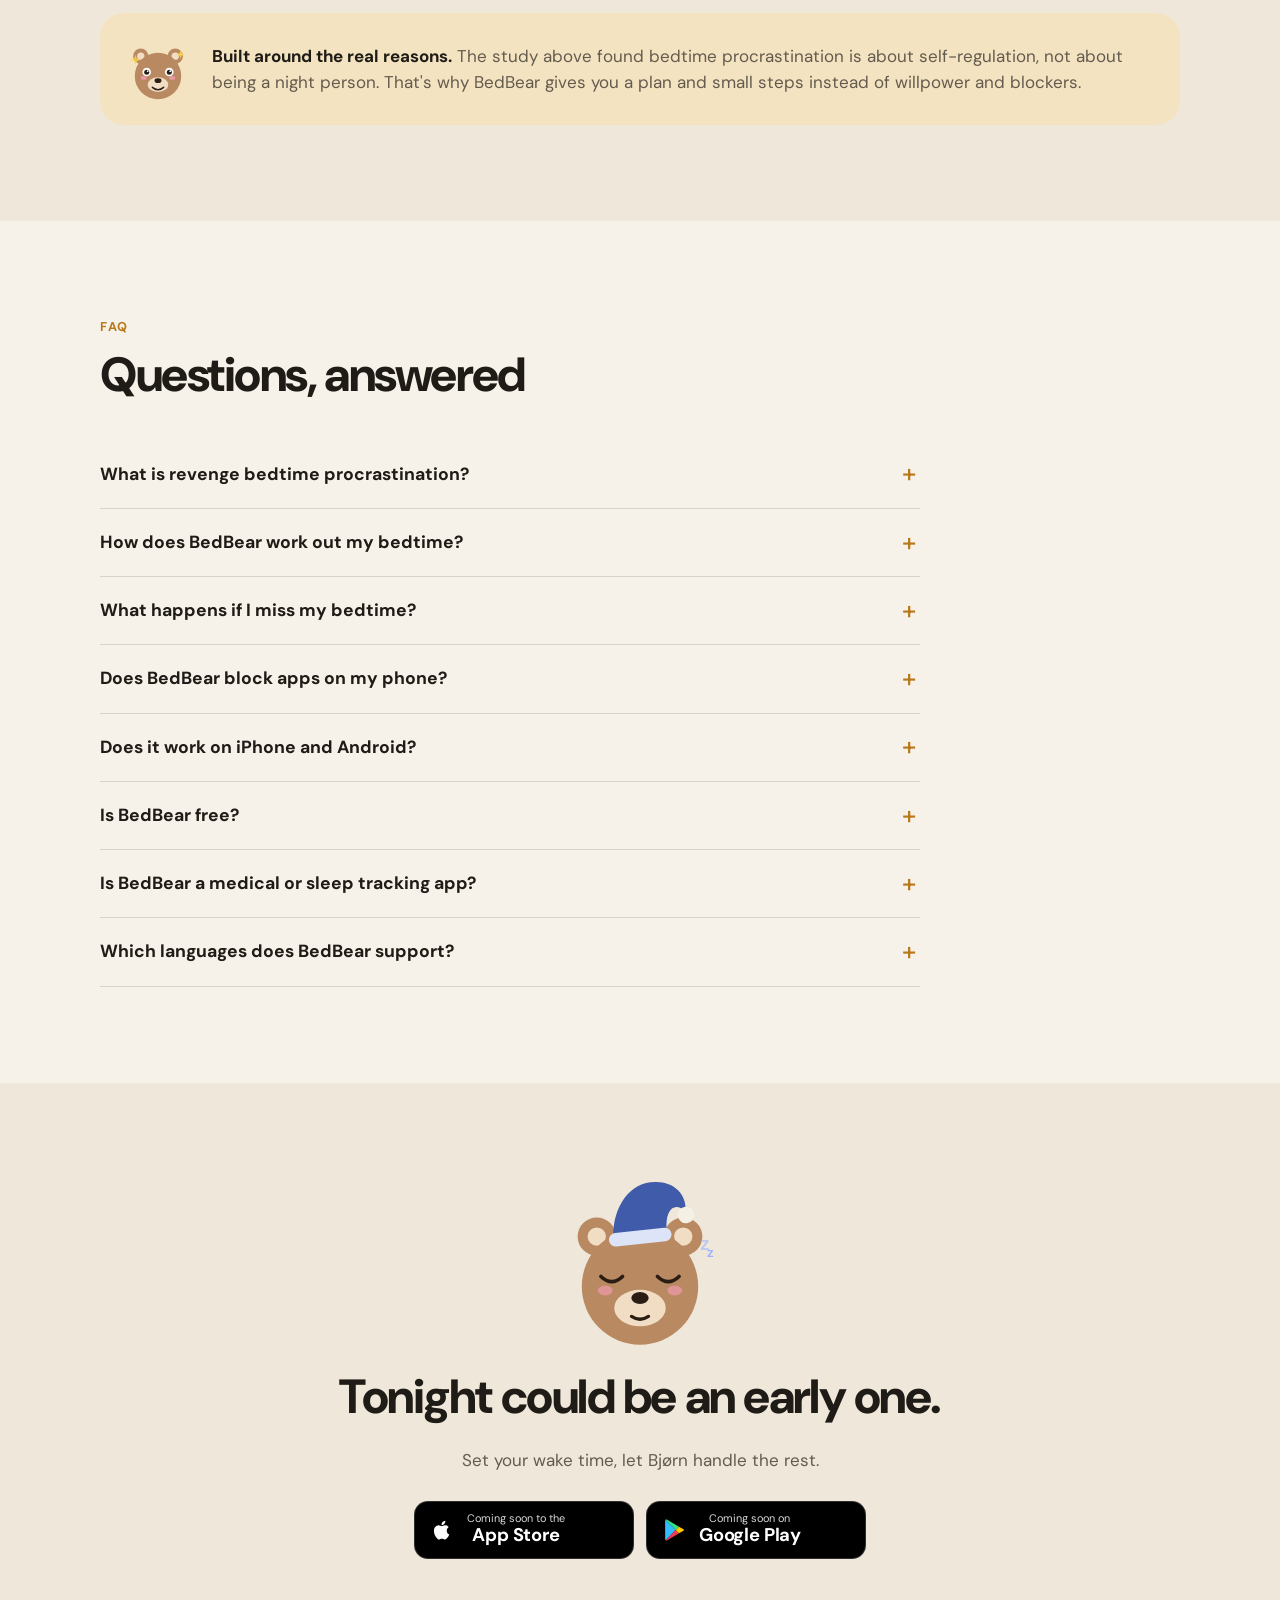
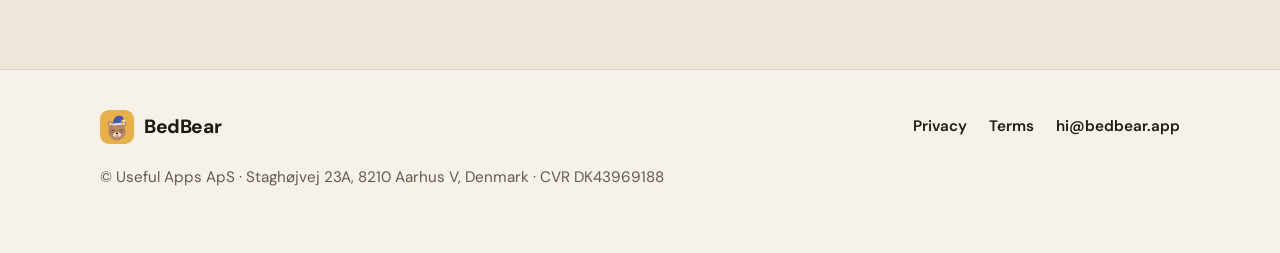
==== commit 95d615e7: "Structured data: vatID Co-Authored-By: Claude Opus 5.5 <noreply@anthropic.com>" ====
--- a/index.html
+++ b/index.html
@@ -54,6 +54,7 @@
     "@type": "Organization",
     "name": "Useful Apps ApS",
     "email": "hi@bedbear.app",
+    "vatID": "DK43969188",
     "address": {
       "@type": "PostalAddress",
       "streetAddress": "Staghøjvej 23A",
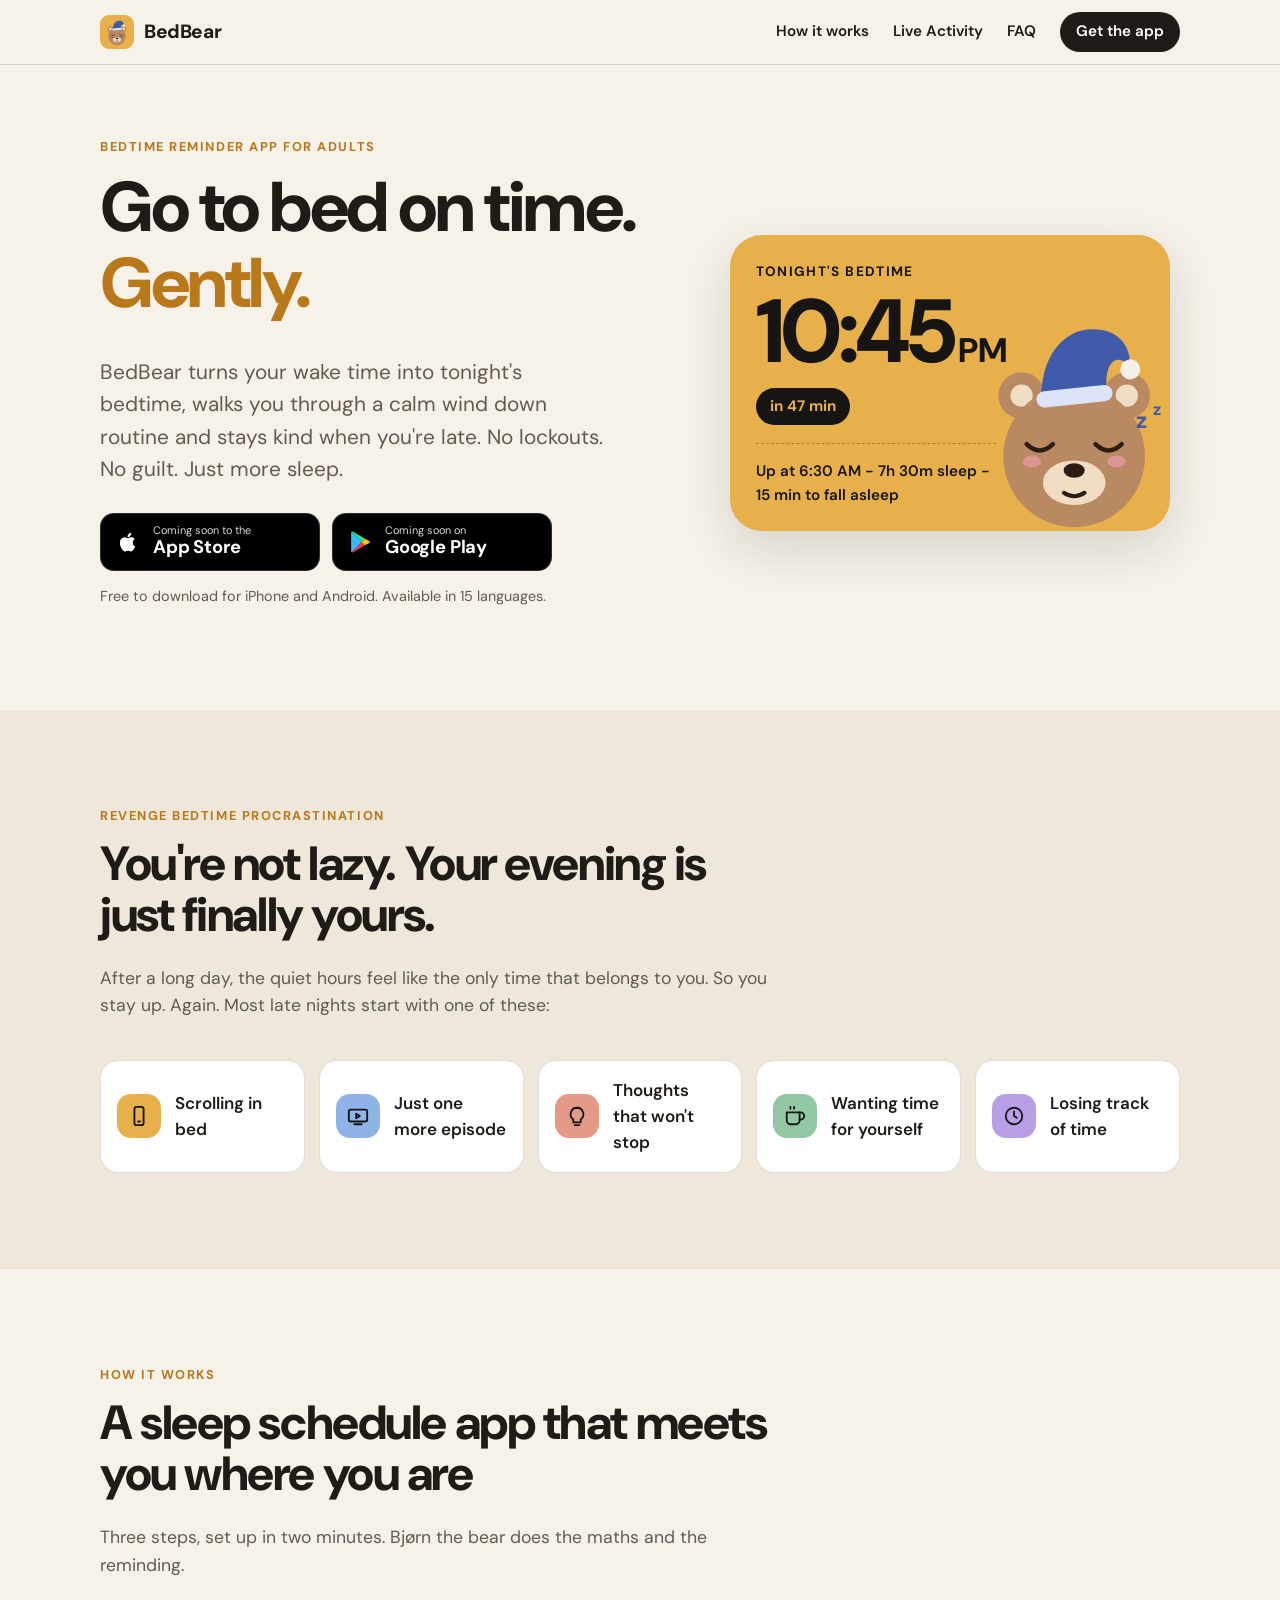
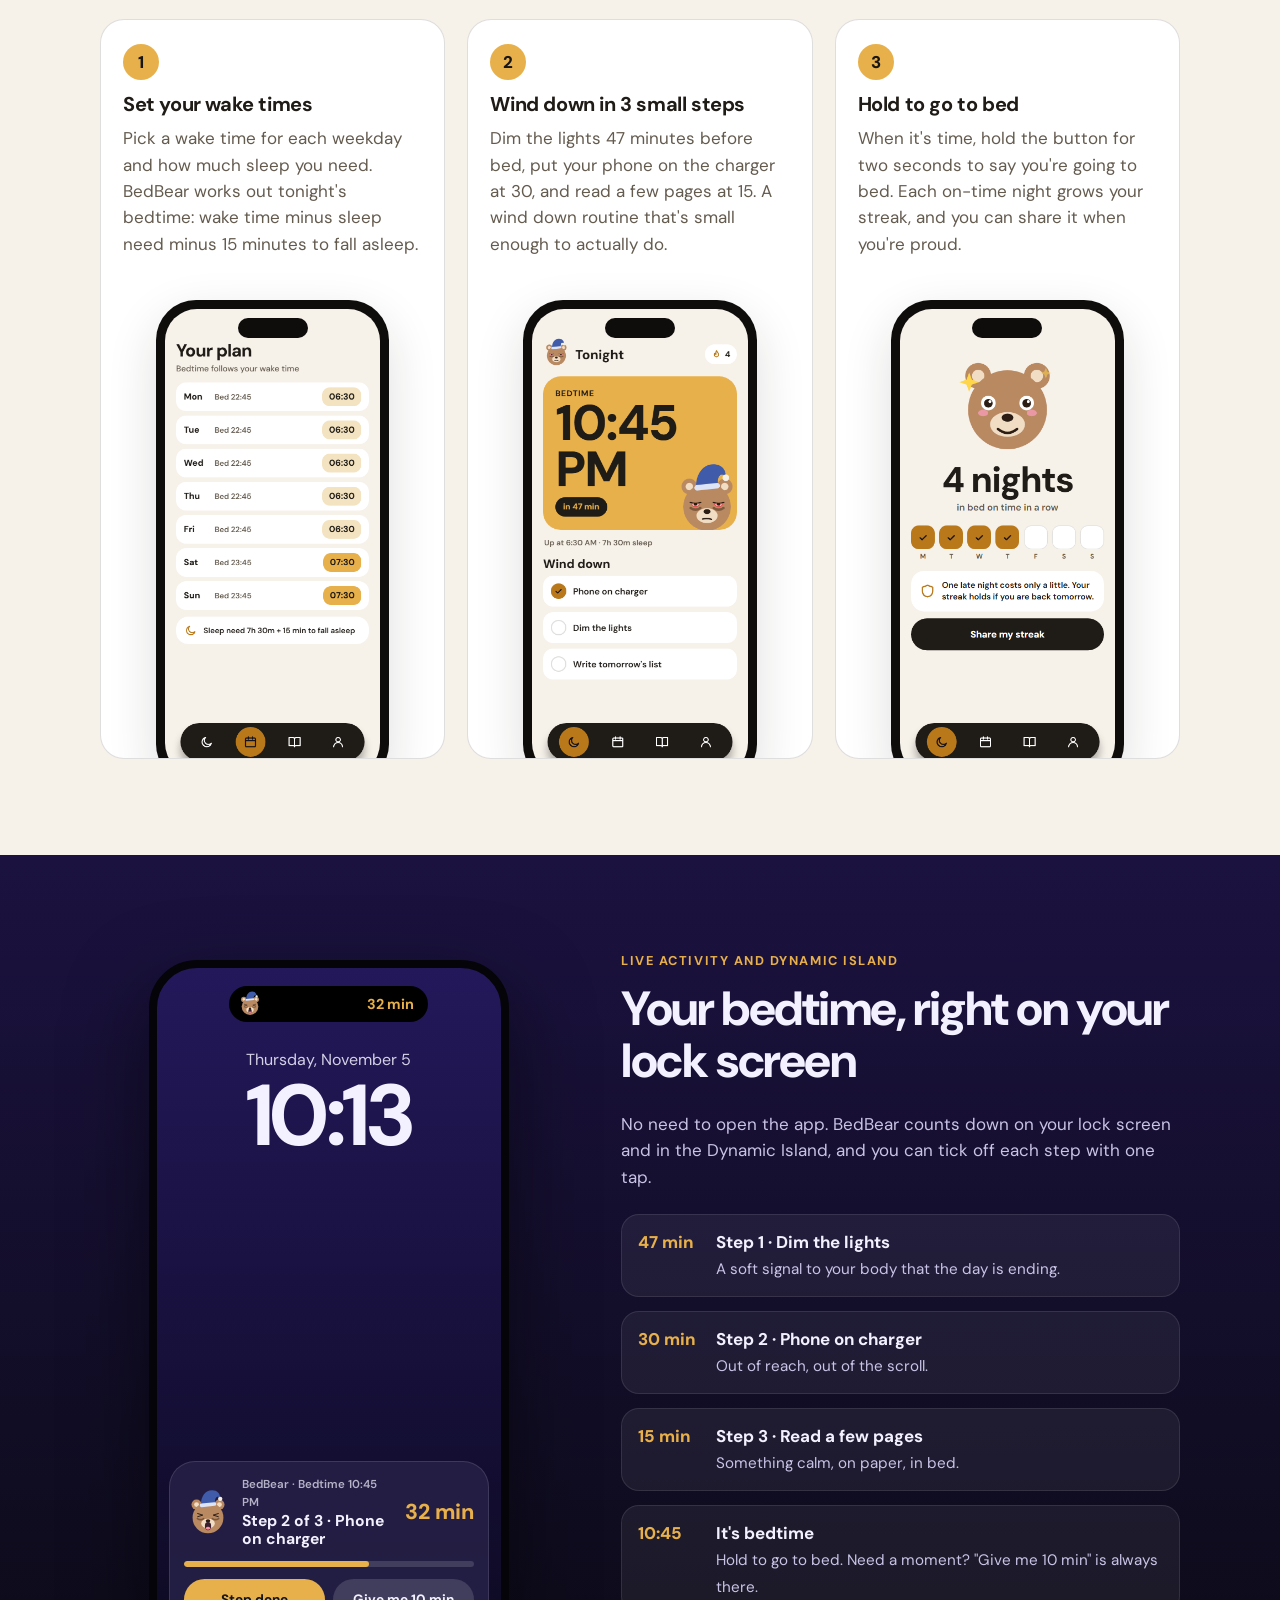
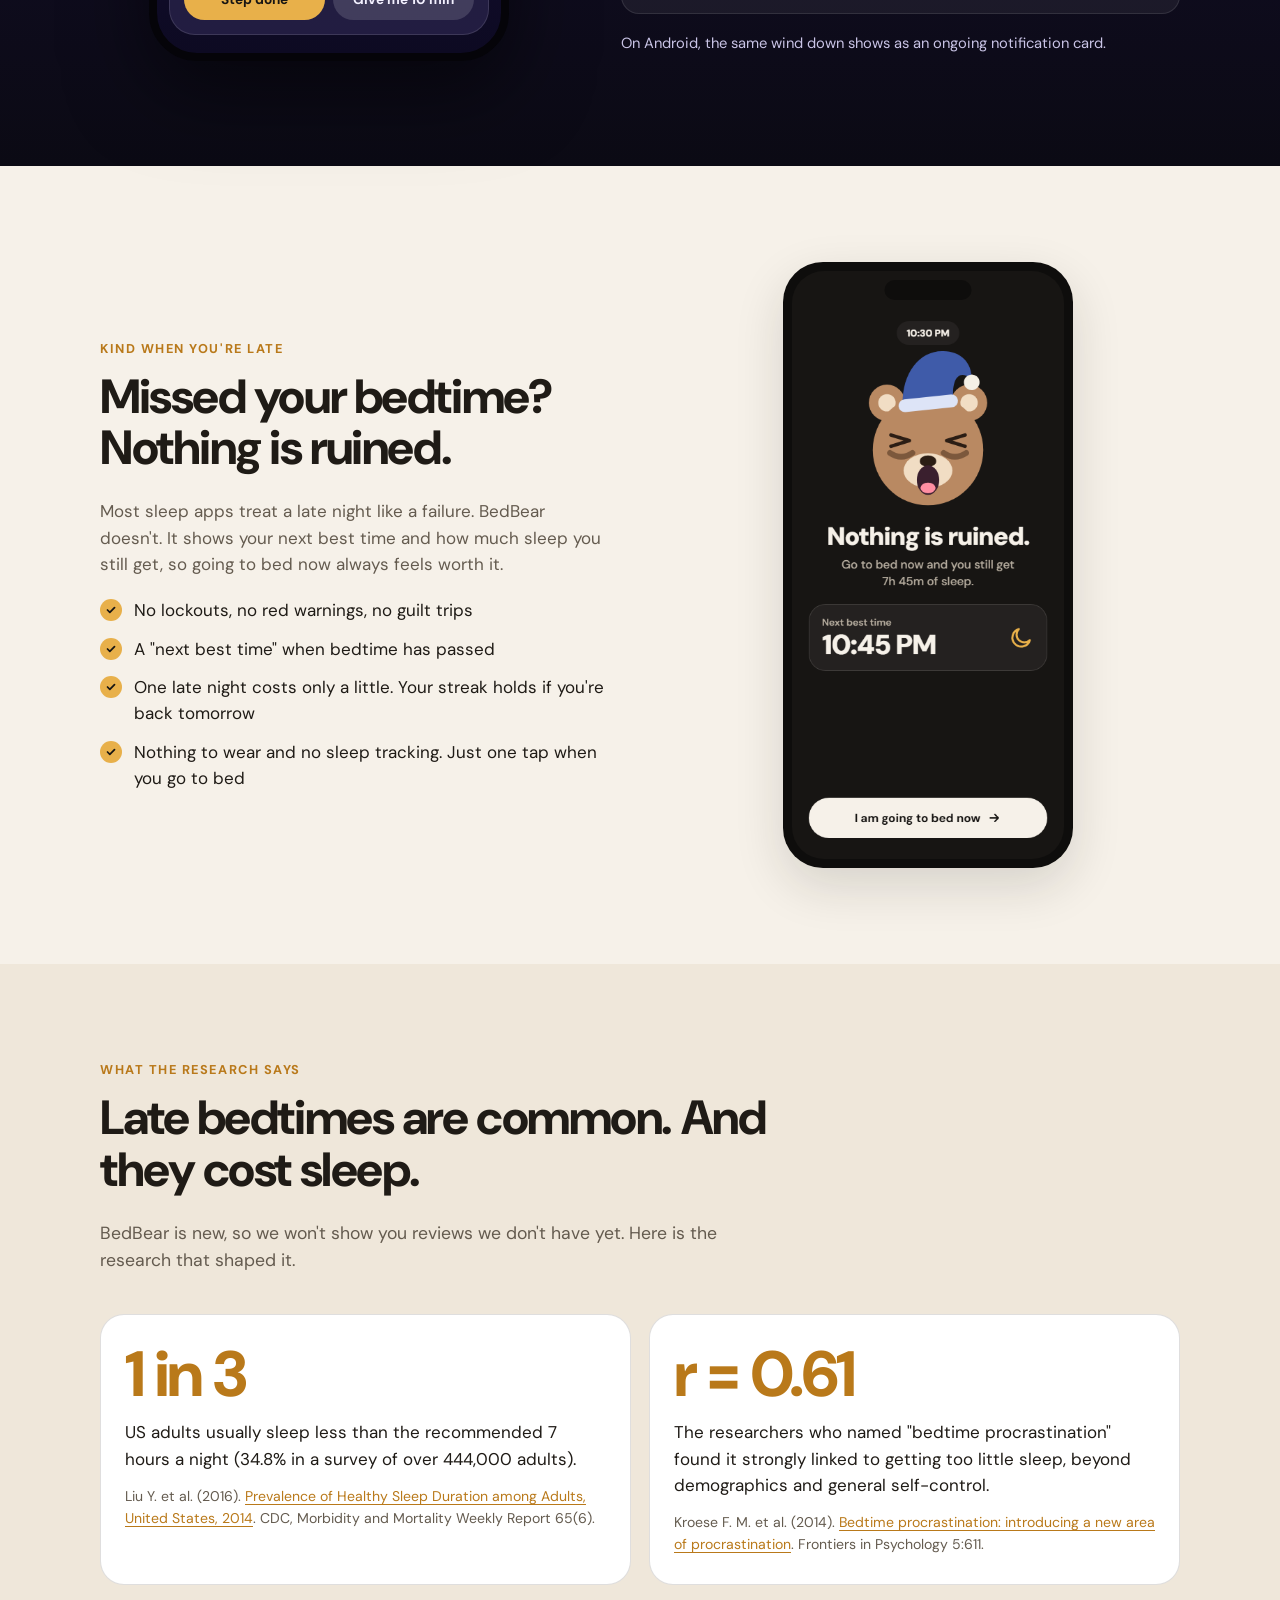
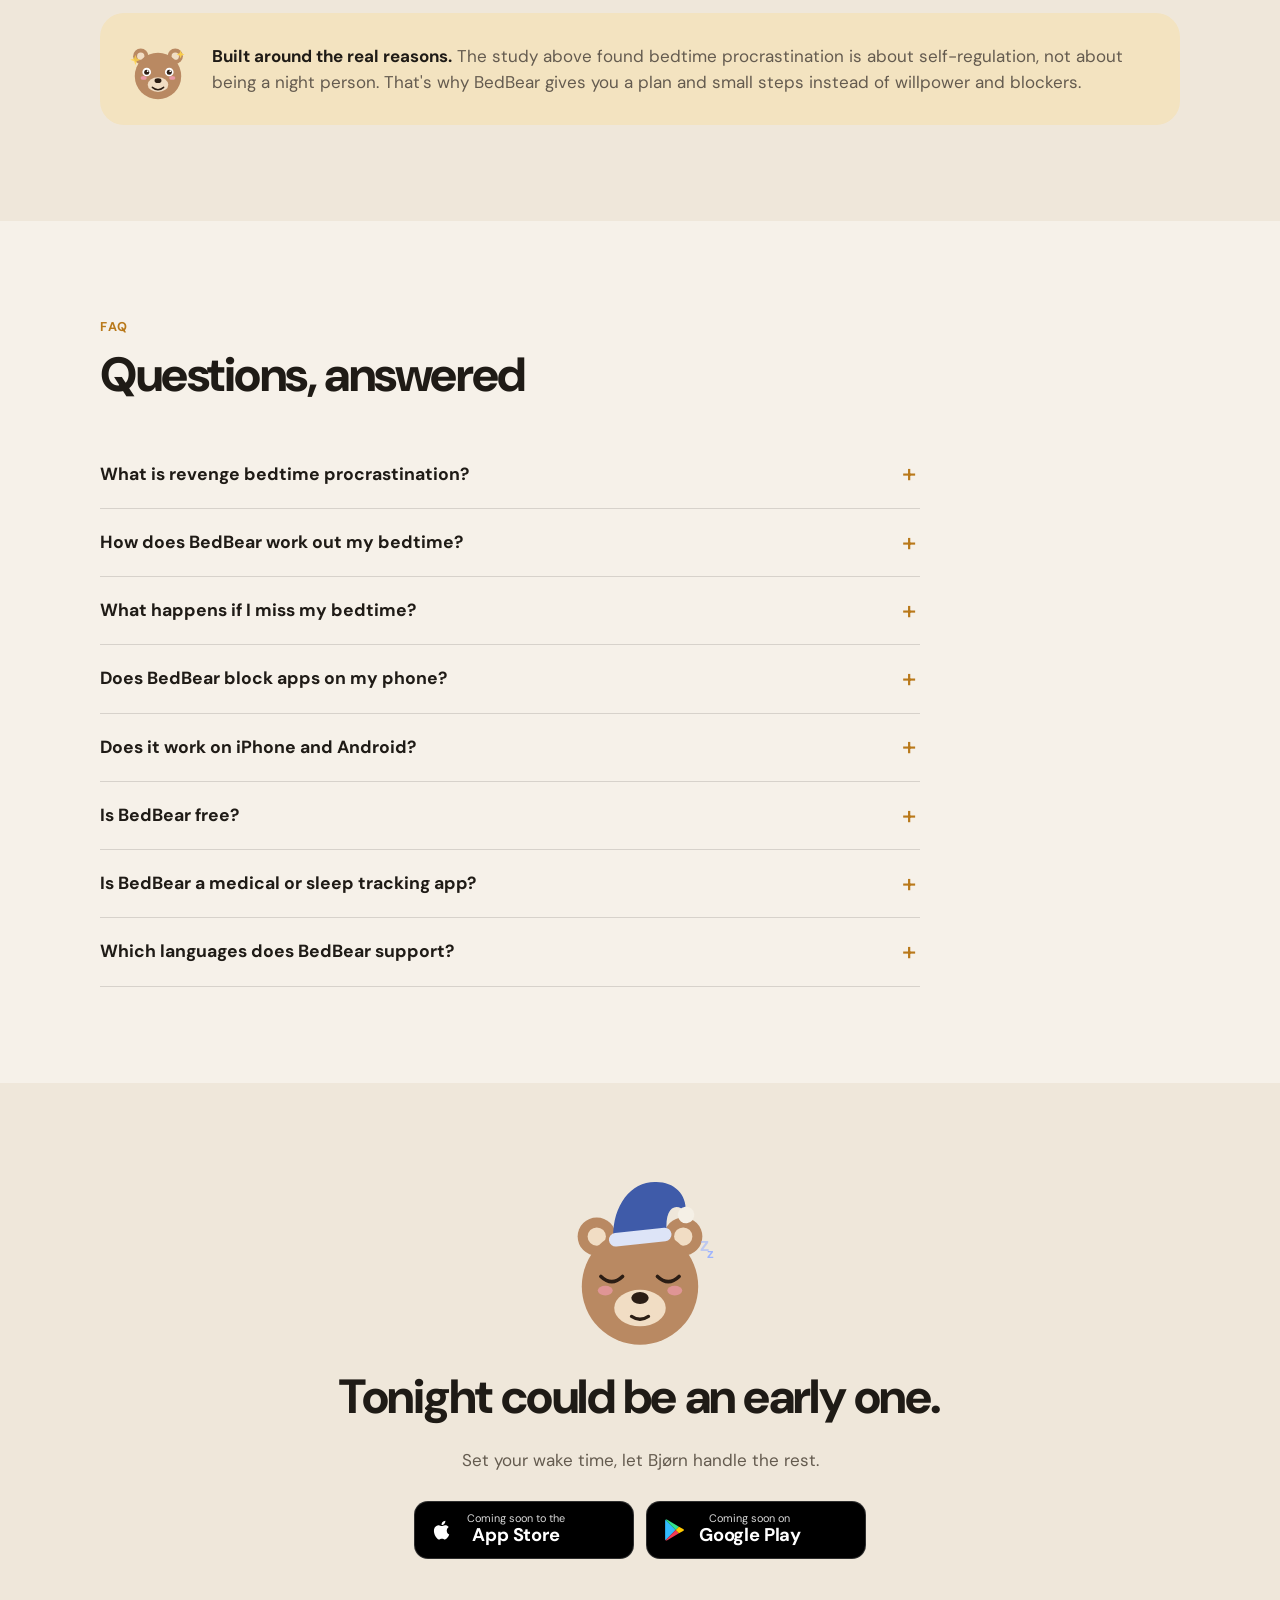
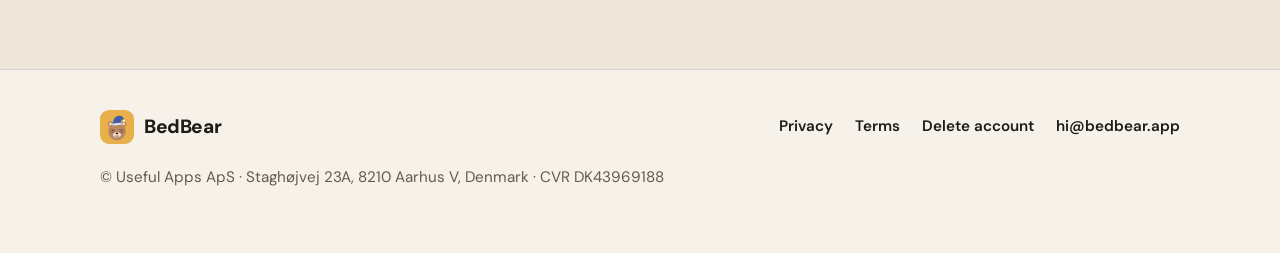
==== commit b67b8e7d: "Account deletion page (delete-account.html), links from privacy, footers and sitemap Co-Authored-By:" ====
--- a/index.html
+++ b/index.html
@@ -335,6 +335,7 @@
     <nav aria-label="Footer">
       <a href="/privacy.html">Privacy</a>
       <a href="/terms.html">Terms</a>
+      <a href="/delete-account.html">Delete account</a>
       <a href="mailto:hi@bedbear.app">hi@bedbear.app</a>
     </nav>
     <p class="copy">© Useful Apps ApS · Staghøjvej 23A, 8210 Aarhus V, Denmark · CVR DK43969188</p>
